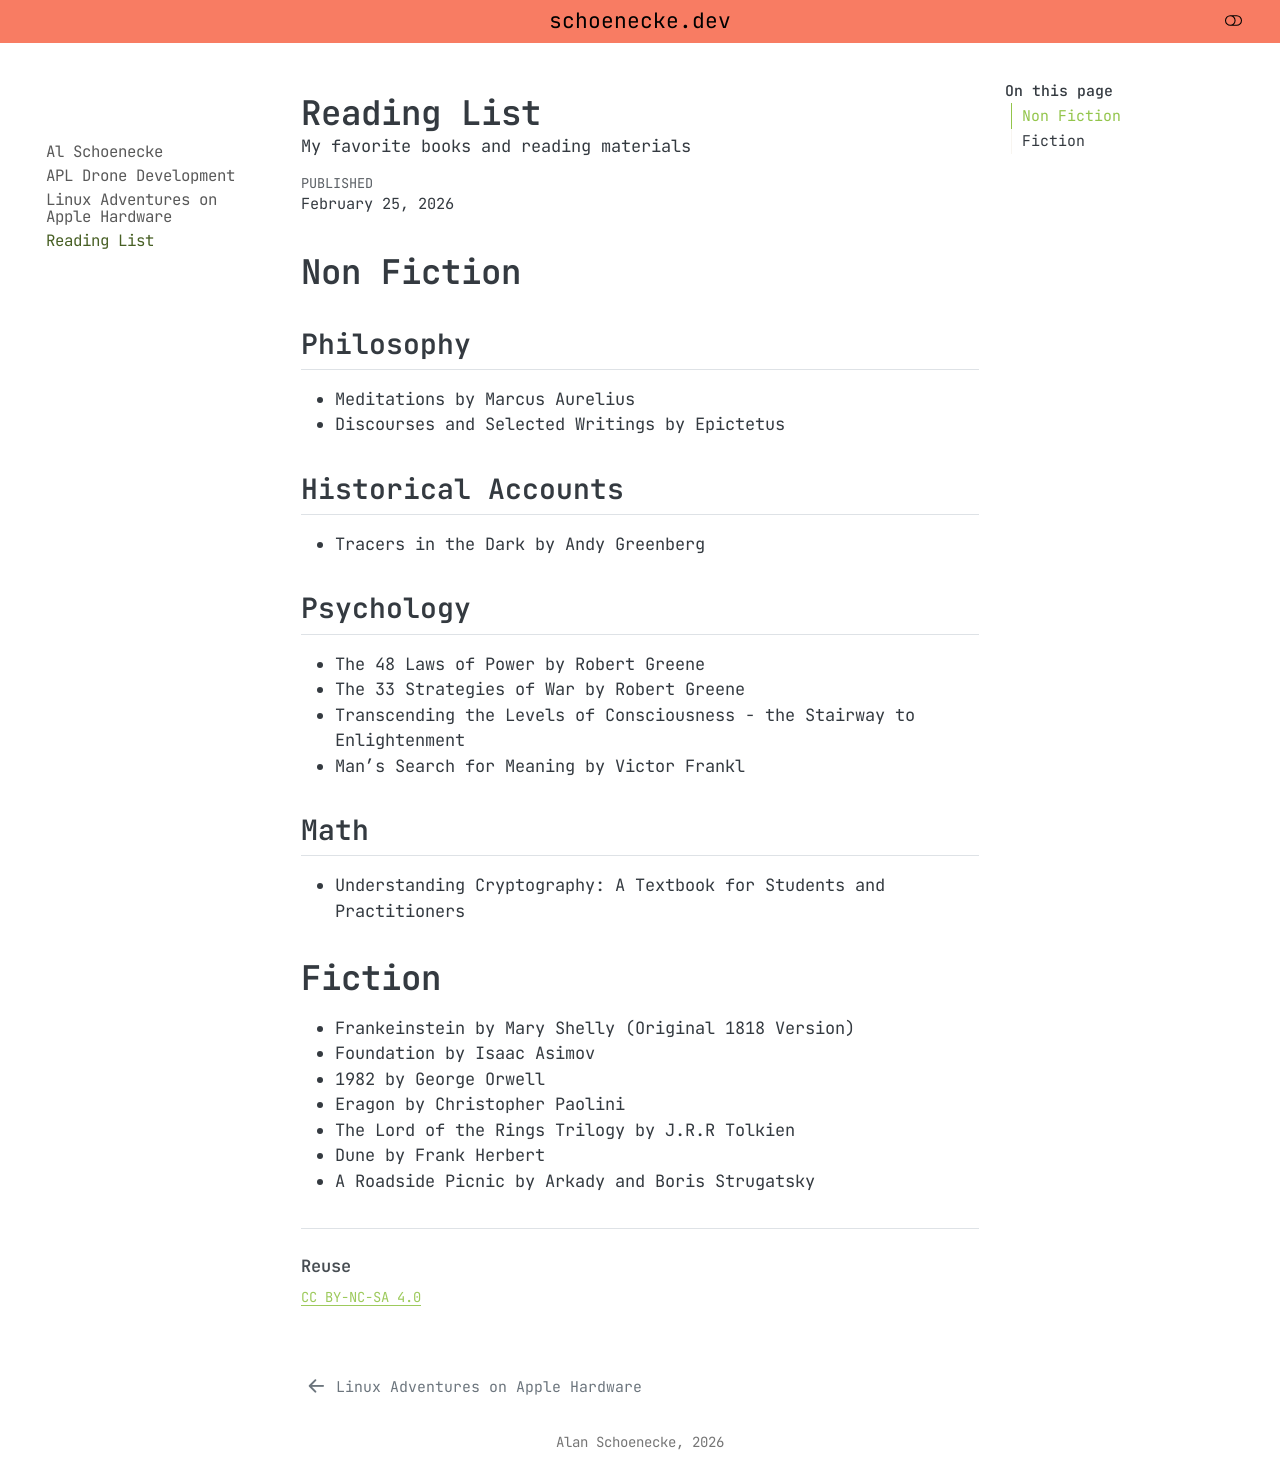
==== items/booklist.html @ ae5507a6 "Built site for gh-pages" ====
<!DOCTYPE html>
<html xmlns="http://www.w3.org/1999/xhtml" lang="en" xml:lang="en"><head>

<meta charset="utf-8">
<meta name="generator" content="quarto-1.8.27">

<meta name="viewport" content="width=device-width, initial-scale=1.0, user-scalable=yes">

<meta name="dcterms.date" content="2026-02-25">
<meta name="description" content="My favorite books and reading materials">

<title>Reading List – schoenecke.dev</title>
<style>
code{white-space: pre-wrap;}
span.smallcaps{font-variant: small-caps;}
div.columns{display: flex; gap: min(4vw, 1.5em);}
div.column{flex: auto; overflow-x: auto;}
div.hanging-indent{margin-left: 1.5em; text-indent: -1.5em;}
ul.task-list{list-style: none;}
ul.task-list li input[type="checkbox"] {
  width: 0.8em;
  margin: 0 0.8em 0.2em -1em; /* quarto-specific, see https://github.com/quarto-dev/quarto-cli/issues/4556 */ 
  vertical-align: middle;
}
</style>


<script src="../site_libs/quarto-nav/quarto-nav.js"></script>
<script src="../site_libs/quarto-nav/headroom.min.js"></script>
<script src="../site_libs/clipboard/clipboard.min.js"></script>
<script src="../site_libs/quarto-search/autocomplete.umd.js"></script>
<script src="../site_libs/quarto-search/fuse.min.js"></script>
<script src="../site_libs/quarto-search/quarto-search.js"></script>
<meta name="quarto:offset" content="../">
<link href="../items/mpblinux.html" rel="prev">
<link href="..//images/samurai.svg" rel="icon" type="image/svg+xml">
<script src="../site_libs/quarto-html/quarto.js" type="module"></script>
<script src="../site_libs/quarto-html/tabsets/tabsets.js" type="module"></script>
<script src="../site_libs/quarto-html/axe/axe-check.js" type="module"></script>
<script src="../site_libs/quarto-html/popper.min.js"></script>
<script src="../site_libs/quarto-html/tippy.umd.min.js"></script>
<script src="../site_libs/quarto-html/anchor.min.js"></script>
<link href="../site_libs/quarto-html/tippy.css" rel="stylesheet">
<link href="../site_libs/quarto-html/quarto-syntax-highlighting-ed96de9b727972fe78a7b5d16c58bf87.css" rel="stylesheet" class="quarto-color-scheme" id="quarto-text-highlighting-styles">
<link href="../site_libs/quarto-html/quarto-syntax-highlighting-dark-4d9afe2b8d18ee9fa5d0d57b5ed4214d.css" rel="stylesheet" class="quarto-color-scheme quarto-color-alternate" id="quarto-text-highlighting-styles">
<link href="../site_libs/quarto-html/quarto-syntax-highlighting-ed96de9b727972fe78a7b5d16c58bf87.css" rel="stylesheet" class="quarto-color-scheme-extra" id="quarto-text-highlighting-styles">
<script src="../site_libs/bootstrap/bootstrap.min.js"></script>
<link href="../site_libs/bootstrap/bootstrap-icons.css" rel="stylesheet">
<link href="../site_libs/bootstrap/bootstrap-cd350a63679495fb00812865b89d905b.min.css" rel="stylesheet" append-hash="true" class="quarto-color-scheme" id="quarto-bootstrap" data-mode="light">
<link href="../site_libs/bootstrap/bootstrap-dark-cf14267739ab011b4e6d8080e82309c0.min.css" rel="stylesheet" append-hash="true" class="quarto-color-scheme quarto-color-alternate" id="quarto-bootstrap" data-mode="dark">
<link href="../site_libs/bootstrap/bootstrap-cd350a63679495fb00812865b89d905b.min.css" rel="stylesheet" append-hash="true" class="quarto-color-scheme-extra" id="quarto-bootstrap" data-mode="light">
<script id="quarto-search-options" type="application/json">{
  "location": "navbar",
  "copy-button": false,
  "collapse-after": 3,
  "panel-placement": "end",
  "type": "overlay",
  "limit": 50,
  "keyboard-shortcut": [
    "f",
    "/",
    "s"
  ],
  "show-item-context": false,
  "language": {
    "search-no-results-text": "No results",
    "search-matching-documents-text": "matching documents",
    "search-copy-link-title": "Copy link to search",
    "search-hide-matches-text": "Hide additional matches",
    "search-more-match-text": "more match in this document",
    "search-more-matches-text": "more matches in this document",
    "search-clear-button-title": "Clear",
    "search-text-placeholder": "",
    "search-detached-cancel-button-title": "Cancel",
    "search-submit-button-title": "Submit",
    "search-label": "Search"
  }
}</script>
<style>html{ scroll-behavior: smooth; }</style>


<link rel="stylesheet" href="../styles.css">
<meta property="og:title" content="Reading List – schoenecke.dev">
<meta property="og:description" content="My favorite books and reading materials">
<meta property="og:site_name" content="schoenecke.dev">
<link rel="canonical" href="https://schoenecke.dev/items/booklist.html">
</head>

<body class="nav-sidebar floating nav-fixed quarto-light"><script id="quarto-html-before-body" type="application/javascript">
    const toggleBodyColorMode = (bsSheetEl) => {
      const mode = bsSheetEl.getAttribute("data-mode");
      const bodyEl = window.document.querySelector("body");
      if (mode === "dark") {
        bodyEl.classList.add("quarto-dark");
        bodyEl.classList.remove("quarto-light");
      } else {
        bodyEl.classList.add("quarto-light");
        bodyEl.classList.remove("quarto-dark");
      }
    }
    const toggleBodyColorPrimary = () => {
      const bsSheetEl = window.document.querySelector("link#quarto-bootstrap:not([rel=disabled-stylesheet])");
      if (bsSheetEl) {
        toggleBodyColorMode(bsSheetEl);
      }
    }
    const setColorSchemeToggle = (alternate) => {
      const toggles = window.document.querySelectorAll('.quarto-color-scheme-toggle');
      for (let i=0; i < toggles.length; i++) {
        const toggle = toggles[i];
        if (toggle) {
          if (alternate) {
            toggle.classList.add("alternate");
          } else {
            toggle.classList.remove("alternate");
          }
        }
      }
    };
    const toggleColorMode = (alternate) => {
      // Switch the stylesheets
      const primaryStylesheets = window.document.querySelectorAll('link.quarto-color-scheme:not(.quarto-color-alternate)');
      const alternateStylesheets = window.document.querySelectorAll('link.quarto-color-scheme.quarto-color-alternate');
      manageTransitions('#quarto-margin-sidebar .nav-link', false);
      if (alternate) {
        // note: dark is layered on light, we don't disable primary!
        enableStylesheet(alternateStylesheets);
        for (const sheetNode of alternateStylesheets) {
          if (sheetNode.id === "quarto-bootstrap") {
            toggleBodyColorMode(sheetNode);
          }
        }
      } else {
        disableStylesheet(alternateStylesheets);
        enableStylesheet(primaryStylesheets)
        toggleBodyColorPrimary();
      }
      manageTransitions('#quarto-margin-sidebar .nav-link', true);
      // Switch the toggles
      setColorSchemeToggle(alternate)
      // Hack to workaround the fact that safari doesn't
      // properly recolor the scrollbar when toggling (#1455)
      if (navigator.userAgent.indexOf('Safari') > 0 && navigator.userAgent.indexOf('Chrome') == -1) {
        manageTransitions("body", false);
        window.scrollTo(0, 1);
        setTimeout(() => {
          window.scrollTo(0, 0);
          manageTransitions("body", true);
        }, 40);
      }
    }
    const disableStylesheet = (stylesheets) => {
      for (let i=0; i < stylesheets.length; i++) {
        const stylesheet = stylesheets[i];
        stylesheet.rel = 'disabled-stylesheet';
      }
    }
    const enableStylesheet = (stylesheets) => {
      for (let i=0; i < stylesheets.length; i++) {
        const stylesheet = stylesheets[i];
        if(stylesheet.rel !== 'stylesheet') { // for Chrome, which will still FOUC without this check
          stylesheet.rel = 'stylesheet';
        }
      }
    }
    const manageTransitions = (selector, allowTransitions) => {
      const els = window.document.querySelectorAll(selector);
      for (let i=0; i < els.length; i++) {
        const el = els[i];
        if (allowTransitions) {
          el.classList.remove('notransition');
        } else {
          el.classList.add('notransition');
        }
      }
    }
    const isFileUrl = () => {
      return window.location.protocol === 'file:';
    }
    const hasAlternateSentinel = () => {
      let styleSentinel = getColorSchemeSentinel();
      if (styleSentinel !== null) {
        return styleSentinel === "alternate";
      } else {
        return false;
      }
    }
    const setStyleSentinel = (alternate) => {
      const value = alternate ? "alternate" : "default";
      if (!isFileUrl()) {
        window.localStorage.setItem("quarto-color-scheme", value);
      } else {
        localAlternateSentinel = value;
      }
    }
    const getColorSchemeSentinel = () => {
      if (!isFileUrl()) {
        const storageValue = window.localStorage.getItem("quarto-color-scheme");
        return storageValue != null ? storageValue : localAlternateSentinel;
      } else {
        return localAlternateSentinel;
      }
    }
    const toggleGiscusIfUsed = (isAlternate, darkModeDefault) => {
      const baseTheme = document.querySelector('#giscus-base-theme')?.value ?? 'light';
      const alternateTheme = document.querySelector('#giscus-alt-theme')?.value ?? 'dark';
      let newTheme = '';
      if(authorPrefersDark) {
        newTheme = isAlternate ? baseTheme : alternateTheme;
      } else {
        newTheme = isAlternate ? alternateTheme : baseTheme;
      }
      const changeGiscusTheme = () => {
        // From: https://github.com/giscus/giscus/issues/336
        const sendMessage = (message) => {
          const iframe = document.querySelector('iframe.giscus-frame');
          if (!iframe) return;
          iframe.contentWindow.postMessage({ giscus: message }, 'https://giscus.app');
        }
        sendMessage({
          setConfig: {
            theme: newTheme
          }
        });
      }
      const isGiscussLoaded = window.document.querySelector('iframe.giscus-frame') !== null;
      if (isGiscussLoaded) {
        changeGiscusTheme();
      }
    };
    const authorPrefersDark = false;
    const queryPrefersDark = window.matchMedia('(prefers-color-scheme: dark)');
    const darkModeDefault = queryPrefersDark.matches;
      document.querySelector('link#quarto-text-highlighting-styles.quarto-color-scheme-extra').rel = 'disabled-stylesheet';
      document.querySelector('link#quarto-bootstrap.quarto-color-scheme-extra').rel = 'disabled-stylesheet';
    let localAlternateSentinel = darkModeDefault ? 'alternate' : 'default';
    // Dark / light mode switch
    window.quartoToggleColorScheme = () => {
      // Read the current dark / light value
      let toAlternate = !hasAlternateSentinel();
      toggleColorMode(toAlternate);
      setStyleSentinel(toAlternate);
      toggleGiscusIfUsed(toAlternate, darkModeDefault);
      window.dispatchEvent(new Event('resize'));
    };
    queryPrefersDark.addEventListener("change", e => {
      if(window.localStorage.getItem("quarto-color-scheme") !== null)
        return;
      const alternate = e.matches
      toggleColorMode(alternate);
      localAlternateSentinel = e.matches ? 'alternate' : 'default'; // this is used alongside local storage!
      toggleGiscusIfUsed(alternate, darkModeDefault);
    });
    // Switch to dark mode if need be
    if (hasAlternateSentinel()) {
      toggleColorMode(true);
    } else {
      toggleColorMode(false);
    }
  </script>

<div id="quarto-search-results"></div>
  <header id="quarto-header" class="headroom fixed-top">
    <nav class="navbar navbar-expand-lg " data-bs-theme="dark">
      <div class="navbar-container container-fluid">
      <div class="navbar-brand-container mx-auto">
    <a href="../index.html" class="navbar-brand navbar-brand-logo">
    <img src="https://avatars.githubusercontent.com/u/168451311?s=400&amp;u=67cc41bd8d2fa6ea0b4d1431df5655659016733d&amp;v=4" alt="" class="navbar-logo light-content">
    <img src="https://avatars.githubusercontent.com/u/168451311?s=400&amp;u=67cc41bd8d2fa6ea0b4d1431df5655659016733d&amp;v=4" alt="" class="navbar-logo dark-content">
    </a>
    <a class="navbar-brand" href="../index.html">
    <span class="navbar-title">schoenecke.dev</span>
    </a>
  </div>
        <div class="quarto-navbar-tools tools-end">
  <a href="" class="quarto-color-scheme-toggle quarto-navigation-tool  px-1" onclick="window.quartoToggleColorScheme(); return false;" title="Toggle dark mode"><i class="bi"></i></a>
</div>
          <div id="quarto-search" class="" title="Search"></div>
      </div> <!-- /container-fluid -->
    </nav>
  <nav class="quarto-secondary-nav">
    <div class="container-fluid d-flex">
      <button type="button" class="quarto-btn-toggle btn" data-bs-toggle="collapse" role="button" data-bs-target=".quarto-sidebar-collapse-item" aria-controls="quarto-sidebar" aria-expanded="false" aria-label="Toggle sidebar navigation" onclick="if (window.quartoToggleHeadroom) { window.quartoToggleHeadroom(); }">
        <i class="bi bi-layout-text-sidebar-reverse"></i>
      </button>
        <nav class="quarto-page-breadcrumbs" aria-label="breadcrumb"><ol class="breadcrumb"><li class="breadcrumb-item"><a href="../items/booklist.html">Reading List</a></li></ol></nav>
        <a class="flex-grow-1" role="navigation" data-bs-toggle="collapse" data-bs-target=".quarto-sidebar-collapse-item" aria-controls="quarto-sidebar" aria-expanded="false" aria-label="Toggle sidebar navigation" onclick="if (window.quartoToggleHeadroom) { window.quartoToggleHeadroom(); }">      
        </a>
    </div>
  </nav>
</header>
<!-- content -->
<div id="quarto-content" class="quarto-container page-columns page-rows-contents page-layout-full page-navbar">
<!-- sidebar -->
  <nav id="quarto-sidebar" class="sidebar collapse collapse-horizontal quarto-sidebar-collapse-item sidebar-navigation floating overflow-auto">
    <div class="pt-lg-2 mt-2 text-left sidebar-header">
      <a href="../index.html" class="sidebar-logo-link">
      <img src="https://avatars.githubusercontent.com/u/168451311?s=400&amp;u=67cc41bd8d2fa6ea0b4d1431df5655659016733d&amp;v=4" alt="" class="sidebar-logo light-content py-0 d-lg-inline d-none">
      <img src="https://avatars.githubusercontent.com/u/168451311?s=400&amp;u=67cc41bd8d2fa6ea0b4d1431df5655659016733d&amp;v=4" alt="" class="sidebar-logo dark-content py-0 d-lg-inline d-none">
      </a>
      </div>
    <div class="sidebar-menu-container"> 
    <ul class="list-unstyled mt-1">
        <li class="sidebar-item">
  <div class="sidebar-item-container"> 
  <a href="../index.html" class="sidebar-item-text sidebar-link">
 <span class="menu-text">Al Schoenecke</span></a>
  </div>
</li>
        <li class="sidebar-item">
  <div class="sidebar-item-container"> 
  <a href="../items/jhu.html" class="sidebar-item-text sidebar-link">
 <span class="menu-text">APL Drone Development</span></a>
  </div>
</li>
        <li class="sidebar-item">
  <div class="sidebar-item-container"> 
  <a href="../items/mpblinux.html" class="sidebar-item-text sidebar-link">
 <span class="menu-text">Linux Adventures on Apple Hardware</span></a>
  </div>
</li>
        <li class="sidebar-item">
  <div class="sidebar-item-container"> 
  <a href="../items/booklist.html" class="sidebar-item-text sidebar-link active">
 <span class="menu-text">Reading List</span></a>
  </div>
</li>
    </ul>
    </div>
</nav>
<div id="quarto-sidebar-glass" class="quarto-sidebar-collapse-item" data-bs-toggle="collapse" data-bs-target=".quarto-sidebar-collapse-item"></div>
<!-- margin-sidebar -->
    <div id="quarto-margin-sidebar" class="sidebar margin-sidebar">
        <nav id="TOC" role="doc-toc" class="toc-active" data-toc-expanded="2">
    <h2 id="toc-title">On this page</h2>
   
  <ul>
  <li><a href="#non-fiction" id="toc-non-fiction" class="nav-link active" data-scroll-target="#non-fiction">Non Fiction</a>
  <ul class="collapse">
  <li><a href="#philosophy" id="toc-philosophy" class="nav-link" data-scroll-target="#philosophy">Philosophy</a></li>
  <li><a href="#historical-accounts" id="toc-historical-accounts" class="nav-link" data-scroll-target="#historical-accounts">Historical Accounts</a></li>
  <li><a href="#psychology" id="toc-psychology" class="nav-link" data-scroll-target="#psychology">Psychology</a></li>
  <li><a href="#math" id="toc-math" class="nav-link" data-scroll-target="#math">Math</a></li>
  </ul></li>
  <li><a href="#fiction" id="toc-fiction" class="nav-link" data-scroll-target="#fiction">Fiction</a></li>
  </ul>
</nav>
    </div>
<!-- main -->
<main class="content column-body" id="quarto-document-content">


<header id="title-block-header" class="quarto-title-block default">
<div class="quarto-title">
<h1 class="title">Reading List</h1>
</div>

<div>
  <div class="description">
    My favorite books and reading materials
  </div>
</div>


<div class="quarto-title-meta column-body">

    
    <div>
    <div class="quarto-title-meta-heading">Published</div>
    <div class="quarto-title-meta-contents">
      <p class="date">February 25, 2026</p>
    </div>
  </div>
  
    
  </div>
  


</header>


<section id="non-fiction" class="level1">
<h1>Non Fiction</h1>
<section id="philosophy" class="level2">
<h2 class="anchored" data-anchor-id="philosophy">Philosophy</h2>
<ul>
<li>Meditations by Marcus Aurelius</li>
<li>Discourses and Selected Writings by Epictetus</li>
</ul>
</section>
<section id="historical-accounts" class="level2">
<h2 class="anchored" data-anchor-id="historical-accounts">Historical Accounts</h2>
<ul>
<li>Tracers in the Dark by Andy Greenberg</li>
</ul>
</section>
<section id="psychology" class="level2">
<h2 class="anchored" data-anchor-id="psychology">Psychology</h2>
<ul>
<li>The 48 Laws of Power by Robert Greene</li>
<li>The 33 Strategies of War by Robert Greene</li>
<li>Transcending the Levels of Consciousness - the Stairway to Enlightenment</li>
<li>Man’s Search for Meaning by Victor Frankl</li>
</ul>
</section>
<section id="math" class="level2">
<h2 class="anchored" data-anchor-id="math">Math</h2>
<ul>
<li>Understanding Cryptography: A Textbook for Students and Practitioners</li>
</ul>
</section>
</section>
<section id="fiction" class="level1">
<h1>Fiction</h1>
<ul>
<li>Frankeinstein by Mary Shelly (Original 1818 Version)</li>
<li>Foundation by Isaac Asimov</li>
<li>1982 by George Orwell</li>
<li>Eragon by Christopher Paolini</li>
<li>The Lord of the Rings Trilogy by J.R.R Tolkien</li>
<li>Dune by Frank Herbert</li>
<li>A Roadside Picnic by Arkady and Boris Strugatsky</li>
</ul>


</section>

<div id="quarto-appendix" class="default"><section class="quarto-appendix-contents" id="quarto-reuse"><h2 class="anchored quarto-appendix-heading">Reuse</h2><div class="quarto-appendix-contents"><div><a rel="license" href="https://creativecommons.org/licenses/by-nc-sa/4.0/">CC BY-NC-SA 4.0</a></div></div></section></div></main> <!-- /main -->
<script id="quarto-html-after-body" type="application/javascript">
  window.document.addEventListener("DOMContentLoaded", function (event) {
    // Ensure there is a toggle, if there isn't float one in the top right
    if (window.document.querySelector('.quarto-color-scheme-toggle') === null) {
      const a = window.document.createElement('a');
      a.classList.add('top-right');
      a.classList.add('quarto-color-scheme-toggle');
      a.href = "";
      a.onclick = function() { try { window.quartoToggleColorScheme(); } catch {} return false; };
      const i = window.document.createElement("i");
      i.classList.add('bi');
      a.appendChild(i);
      window.document.body.appendChild(a);
    }
    setColorSchemeToggle(hasAlternateSentinel())
    const icon = "";
    const anchorJS = new window.AnchorJS();
    anchorJS.options = {
      placement: 'right',
      icon: icon
    };
    anchorJS.add('.anchored');
    const isCodeAnnotation = (el) => {
      for (const clz of el.classList) {
        if (clz.startsWith('code-annotation-')) {                     
          return true;
        }
      }
      return false;
    }
    const onCopySuccess = function(e) {
      // button target
      const button = e.trigger;
      // don't keep focus
      button.blur();
      // flash "checked"
      button.classList.add('code-copy-button-checked');
      var currentTitle = button.getAttribute("title");
      button.setAttribute("title", "Copied!");
      let tooltip;
      if (window.bootstrap) {
        button.setAttribute("data-bs-toggle", "tooltip");
        button.setAttribute("data-bs-placement", "left");
        button.setAttribute("data-bs-title", "Copied!");
        tooltip = new bootstrap.Tooltip(button, 
          { trigger: "manual", 
            customClass: "code-copy-button-tooltip",
            offset: [0, -8]});
        tooltip.show();    
      }
      setTimeout(function() {
        if (tooltip) {
          tooltip.hide();
          button.removeAttribute("data-bs-title");
          button.removeAttribute("data-bs-toggle");
          button.removeAttribute("data-bs-placement");
        }
        button.setAttribute("title", currentTitle);
        button.classList.remove('code-copy-button-checked');
      }, 1000);
      // clear code selection
      e.clearSelection();
    }
    const getTextToCopy = function(trigger) {
      const outerScaffold = trigger.parentElement.cloneNode(true);
      const codeEl = outerScaffold.querySelector('code');
      for (const childEl of codeEl.children) {
        if (isCodeAnnotation(childEl)) {
          childEl.remove();
        }
      }
      return codeEl.innerText;
    }
    const clipboard = new window.ClipboardJS('.code-copy-button:not([data-in-quarto-modal])', {
      text: getTextToCopy
    });
    clipboard.on('success', onCopySuccess);
    if (window.document.getElementById('quarto-embedded-source-code-modal')) {
      const clipboardModal = new window.ClipboardJS('.code-copy-button[data-in-quarto-modal]', {
        text: getTextToCopy,
        container: window.document.getElementById('quarto-embedded-source-code-modal')
      });
      clipboardModal.on('success', onCopySuccess);
    }
      var localhostRegex = new RegExp(/^(?:http|https):\/\/localhost\:?[0-9]*\//);
      var mailtoRegex = new RegExp(/^mailto:/);
        var filterRegex = new RegExp("https:\/\/schoenecke\.dev");
      var isInternal = (href) => {
          return filterRegex.test(href) || localhostRegex.test(href) || mailtoRegex.test(href);
      }
      // Inspect non-navigation links and adorn them if external
     var links = window.document.querySelectorAll('a[href]:not(.nav-link):not(.navbar-brand):not(.toc-action):not(.sidebar-link):not(.sidebar-item-toggle):not(.pagination-link):not(.no-external):not([aria-hidden]):not(.dropdown-item):not(.quarto-navigation-tool):not(.about-link)');
      for (var i=0; i<links.length; i++) {
        const link = links[i];
        if (!isInternal(link.href)) {
          // undo the damage that might have been done by quarto-nav.js in the case of
          // links that we want to consider external
          if (link.dataset.originalHref !== undefined) {
            link.href = link.dataset.originalHref;
          }
        }
      }
    function tippyHover(el, contentFn, onTriggerFn, onUntriggerFn) {
      const config = {
        allowHTML: true,
        maxWidth: 500,
        delay: 100,
        arrow: false,
        appendTo: function(el) {
            return el.parentElement;
        },
        interactive: true,
        interactiveBorder: 10,
        theme: 'quarto',
        placement: 'bottom-start',
      };
      if (contentFn) {
        config.content = contentFn;
      }
      if (onTriggerFn) {
        config.onTrigger = onTriggerFn;
      }
      if (onUntriggerFn) {
        config.onUntrigger = onUntriggerFn;
      }
      window.tippy(el, config); 
    }
    const noterefs = window.document.querySelectorAll('a[role="doc-noteref"]');
    for (var i=0; i<noterefs.length; i++) {
      const ref = noterefs[i];
      tippyHover(ref, function() {
        // use id or data attribute instead here
        let href = ref.getAttribute('data-footnote-href') || ref.getAttribute('href');
        try { href = new URL(href).hash; } catch {}
        const id = href.replace(/^#\/?/, "");
        const note = window.document.getElementById(id);
        if (note) {
          return note.innerHTML;
        } else {
          return "";
        }
      });
    }
    const xrefs = window.document.querySelectorAll('a.quarto-xref');
    const processXRef = (id, note) => {
      // Strip column container classes
      const stripColumnClz = (el) => {
        el.classList.remove("page-full", "page-columns");
        if (el.children) {
          for (const child of el.children) {
            stripColumnClz(child);
          }
        }
      }
      stripColumnClz(note)
      if (id === null || id.startsWith('sec-')) {
        // Special case sections, only their first couple elements
        const container = document.createElement("div");
        if (note.children && note.children.length > 2) {
          container.appendChild(note.children[0].cloneNode(true));
          for (let i = 1; i < note.children.length; i++) {
            const child = note.children[i];
            if (child.tagName === "P" && child.innerText === "") {
              continue;
            } else {
              container.appendChild(child.cloneNode(true));
              break;
            }
          }
          if (window.Quarto?.typesetMath) {
            window.Quarto.typesetMath(container);
          }
          return container.innerHTML
        } else {
          if (window.Quarto?.typesetMath) {
            window.Quarto.typesetMath(note);
          }
          return note.innerHTML;
        }
      } else {
        // Remove any anchor links if they are present
        const anchorLink = note.querySelector('a.anchorjs-link');
        if (anchorLink) {
          anchorLink.remove();
        }
        if (window.Quarto?.typesetMath) {
          window.Quarto.typesetMath(note);
        }
        if (note.classList.contains("callout")) {
          return note.outerHTML;
        } else {
          return note.innerHTML;
        }
      }
    }
    for (var i=0; i<xrefs.length; i++) {
      const xref = xrefs[i];
      tippyHover(xref, undefined, function(instance) {
        instance.disable();
        let url = xref.getAttribute('href');
        let hash = undefined; 
        if (url.startsWith('#')) {
          hash = url;
        } else {
          try { hash = new URL(url).hash; } catch {}
        }
        if (hash) {
          const id = hash.replace(/^#\/?/, "");
          const note = window.document.getElementById(id);
          if (note !== null) {
            try {
              const html = processXRef(id, note.cloneNode(true));
              instance.setContent(html);
            } finally {
              instance.enable();
              instance.show();
            }
          } else {
            // See if we can fetch this
            fetch(url.split('#')[0])
            .then(res => res.text())
            .then(html => {
              const parser = new DOMParser();
              const htmlDoc = parser.parseFromString(html, "text/html");
              const note = htmlDoc.getElementById(id);
              if (note !== null) {
                const html = processXRef(id, note);
                instance.setContent(html);
              } 
            }).finally(() => {
              instance.enable();
              instance.show();
            });
          }
        } else {
          // See if we can fetch a full url (with no hash to target)
          // This is a special case and we should probably do some content thinning / targeting
          fetch(url)
          .then(res => res.text())
          .then(html => {
            const parser = new DOMParser();
            const htmlDoc = parser.parseFromString(html, "text/html");
            const note = htmlDoc.querySelector('main.content');
            if (note !== null) {
              // This should only happen for chapter cross references
              // (since there is no id in the URL)
              // remove the first header
              if (note.children.length > 0 && note.children[0].tagName === "HEADER") {
                note.children[0].remove();
              }
              const html = processXRef(null, note);
              instance.setContent(html);
            } 
          }).finally(() => {
            instance.enable();
            instance.show();
          });
        }
      }, function(instance) {
      });
    }
        let selectedAnnoteEl;
        const selectorForAnnotation = ( cell, annotation) => {
          let cellAttr = 'data-code-cell="' + cell + '"';
          let lineAttr = 'data-code-annotation="' +  annotation + '"';
          const selector = 'span[' + cellAttr + '][' + lineAttr + ']';
          return selector;
        }
        const selectCodeLines = (annoteEl) => {
          const doc = window.document;
          const targetCell = annoteEl.getAttribute("data-target-cell");
          const targetAnnotation = annoteEl.getAttribute("data-target-annotation");
          const annoteSpan = window.document.querySelector(selectorForAnnotation(targetCell, targetAnnotation));
          const lines = annoteSpan.getAttribute("data-code-lines").split(",");
          const lineIds = lines.map((line) => {
            return targetCell + "-" + line;
          })
          let top = null;
          let height = null;
          let parent = null;
          if (lineIds.length > 0) {
              //compute the position of the single el (top and bottom and make a div)
              const el = window.document.getElementById(lineIds[0]);
              top = el.offsetTop;
              height = el.offsetHeight;
              parent = el.parentElement.parentElement;
            if (lineIds.length > 1) {
              const lastEl = window.document.getElementById(lineIds[lineIds.length - 1]);
              const bottom = lastEl.offsetTop + lastEl.offsetHeight;
              height = bottom - top;
            }
            if (top !== null && height !== null && parent !== null) {
              // cook up a div (if necessary) and position it 
              let div = window.document.getElementById("code-annotation-line-highlight");
              if (div === null) {
                div = window.document.createElement("div");
                div.setAttribute("id", "code-annotation-line-highlight");
                div.style.position = 'absolute';
                parent.appendChild(div);
              }
              div.style.top = top - 2 + "px";
              div.style.height = height + 4 + "px";
              div.style.left = 0;
              let gutterDiv = window.document.getElementById("code-annotation-line-highlight-gutter");
              if (gutterDiv === null) {
                gutterDiv = window.document.createElement("div");
                gutterDiv.setAttribute("id", "code-annotation-line-highlight-gutter");
                gutterDiv.style.position = 'absolute';
                const codeCell = window.document.getElementById(targetCell);
                const gutter = codeCell.querySelector('.code-annotation-gutter');
                gutter.appendChild(gutterDiv);
              }
              gutterDiv.style.top = top - 2 + "px";
              gutterDiv.style.height = height + 4 + "px";
            }
            selectedAnnoteEl = annoteEl;
          }
        };
        const unselectCodeLines = () => {
          const elementsIds = ["code-annotation-line-highlight", "code-annotation-line-highlight-gutter"];
          elementsIds.forEach((elId) => {
            const div = window.document.getElementById(elId);
            if (div) {
              div.remove();
            }
          });
          selectedAnnoteEl = undefined;
        };
          // Handle positioning of the toggle
      window.addEventListener(
        "resize",
        throttle(() => {
          elRect = undefined;
          if (selectedAnnoteEl) {
            selectCodeLines(selectedAnnoteEl);
          }
        }, 10)
      );
      function throttle(fn, ms) {
      let throttle = false;
      let timer;
        return (...args) => {
          if(!throttle) { // first call gets through
              fn.apply(this, args);
              throttle = true;
          } else { // all the others get throttled
              if(timer) clearTimeout(timer); // cancel #2
              timer = setTimeout(() => {
                fn.apply(this, args);
                timer = throttle = false;
              }, ms);
          }
        };
      }
        // Attach click handler to the DT
        const annoteDls = window.document.querySelectorAll('dt[data-target-cell]');
        for (const annoteDlNode of annoteDls) {
          annoteDlNode.addEventListener('click', (event) => {
            const clickedEl = event.target;
            if (clickedEl !== selectedAnnoteEl) {
              unselectCodeLines();
              const activeEl = window.document.querySelector('dt[data-target-cell].code-annotation-active');
              if (activeEl) {
                activeEl.classList.remove('code-annotation-active');
              }
              selectCodeLines(clickedEl);
              clickedEl.classList.add('code-annotation-active');
            } else {
              // Unselect the line
              unselectCodeLines();
              clickedEl.classList.remove('code-annotation-active');
            }
          });
        }
    const findCites = (el) => {
      const parentEl = el.parentElement;
      if (parentEl) {
        const cites = parentEl.dataset.cites;
        if (cites) {
          return {
            el,
            cites: cites.split(' ')
          };
        } else {
          return findCites(el.parentElement)
        }
      } else {
        return undefined;
      }
    };
    var bibliorefs = window.document.querySelectorAll('a[role="doc-biblioref"]');
    for (var i=0; i<bibliorefs.length; i++) {
      const ref = bibliorefs[i];
      const citeInfo = findCites(ref);
      if (citeInfo) {
        tippyHover(citeInfo.el, function() {
          var popup = window.document.createElement('div');
          citeInfo.cites.forEach(function(cite) {
            var citeDiv = window.document.createElement('div');
            citeDiv.classList.add('hanging-indent');
            citeDiv.classList.add('csl-entry');
            var biblioDiv = window.document.getElementById('ref-' + cite);
            if (biblioDiv) {
              citeDiv.innerHTML = biblioDiv.innerHTML;
            }
            popup.appendChild(citeDiv);
          });
          return popup.innerHTML;
        });
      }
    }
  });
  </script>
<nav class="page-navigation column-body">
  <div class="nav-page nav-page-previous">
      <a href="../items/mpblinux.html" class="pagination-link" aria-label="Linux Adventures on Apple Hardware">
        <i class="bi bi-arrow-left-short"></i> <span class="nav-page-text">Linux Adventures on Apple Hardware</span>
      </a>          
  </div>
  <div class="nav-page nav-page-next">
  </div>
</nav>
</div> <!-- /content -->
<footer class="footer">
  <div class="nav-footer">
    <div class="nav-footer-left">
      &nbsp;
    </div>   
    <div class="nav-footer-center">
<p>Alan Schoenecke, 2026</p>
</div>
    <div class="nav-footer-right">
      &nbsp;
    </div>
  </div>
</footer>




<script src="../site_libs/quarto-html/zenscroll-min.js"></script>
</body></html>
---- site_libs/quarto-html/tippy.css ----
.tippy-box[data-animation=fade][data-state=hidden]{opacity:0}[data-tippy-root]{max-width:calc(100vw - 10px)}.tippy-box{position:relative;background-color:#333;color:#fff;border-radius:4px;font-size:14px;line-height:1.4;white-space:normal;outline:0;transition-property:transform,visibility,opacity}.tippy-box[data-placement^=top]>.tippy-arrow{bottom:0}.tippy-box[data-placement^=top]>.tippy-arrow:before{bottom:-7px;left:0;border-width:8px 8px 0;border-top-color:initial;transform-origin:center top}.tippy-box[data-placement^=bottom]>.tippy-arrow{top:0}.tippy-box[data-placement^=bottom]>.tippy-arrow:before{top:-7px;left:0;border-width:0 8px 8px;border-bottom-color:initial;transform-origin:center bottom}.tippy-box[data-placement^=left]>.tippy-arrow{right:0}.tippy-box[data-placement^=left]>.tippy-arrow:before{border-width:8px 0 8px 8px;border-left-color:initial;right:-7px;transform-origin:center left}.tippy-box[data-placement^=right]>.tippy-arrow{left:0}.tippy-box[data-placement^=right]>.tippy-arrow:before{left:-7px;border-width:8px 8px 8px 0;border-right-color:initial;transform-origin:center right}.tippy-box[data-inertia][data-state=visible]{transition-timing-function:cubic-bezier(.54,1.5,.38,1.11)}.tippy-arrow{width:16px;height:16px;color:#333}.tippy-arrow:before{content:"";position:absolute;border-color:transparent;border-style:solid}.tippy-content{position:relative;padding:5px 9px;z-index:1}
---- site_libs/quarto-html/quarto-syntax-highlighting-ed96de9b727972fe78a7b5d16c58bf87.css ----
/* quarto syntax highlight colors */
:root {
  --quarto-hl-ot-color: #003B4F;
  --quarto-hl-at-color: #657422;
  --quarto-hl-ss-color: #20794D;
  --quarto-hl-an-color: #5E5E5E;
  --quarto-hl-fu-color: #4758AB;
  --quarto-hl-st-color: #20794D;
  --quarto-hl-cf-color: #003B4F;
  --quarto-hl-op-color: #5E5E5E;
  --quarto-hl-er-color: #AD0000;
  --quarto-hl-bn-color: #AD0000;
  --quarto-hl-al-color: #AD0000;
  --quarto-hl-va-color: #111111;
  --quarto-hl-bu-color: inherit;
  --quarto-hl-ex-color: inherit;
  --quarto-hl-pp-color: #AD0000;
  --quarto-hl-in-color: #5E5E5E;
  --quarto-hl-vs-color: #20794D;
  --quarto-hl-wa-color: #5E5E5E;
  --quarto-hl-do-color: #5E5E5E;
  --quarto-hl-im-color: #00769E;
  --quarto-hl-ch-color: #20794D;
  --quarto-hl-dt-color: #AD0000;
  --quarto-hl-fl-color: #AD0000;
  --quarto-hl-co-color: #5E5E5E;
  --quarto-hl-cv-color: #5E5E5E;
  --quarto-hl-cn-color: #8f5902;
  --quarto-hl-sc-color: #5E5E5E;
  --quarto-hl-dv-color: #AD0000;
  --quarto-hl-kw-color: #003B4F;
}

/* other quarto variables */
:root {
  --quarto-font-monospace: SFMono-Regular, Menlo, Monaco, Consolas, "Liberation Mono", "Courier New", monospace;
}

/* syntax highlight based on Pandoc's rules */
pre > code.sourceCode > span {
  color: #003B4F;
}

code.sourceCode > span {
  color: #003B4F;
}

div.sourceCode,
div.sourceCode pre.sourceCode {
  color: #003B4F;
}

/* Normal */
code span {
  color: #003B4F;
}

/* Alert */
code span.al {
  color: #AD0000;
  font-style: inherit;
}

/* Annotation */
code span.an {
  color: #5E5E5E;
  font-style: inherit;
}

/* Attribute */
code span.at {
  color: #657422;
  font-style: inherit;
}

/* BaseN */
code span.bn {
  color: #AD0000;
  font-style: inherit;
}

/* BuiltIn */
code span.bu {
  font-style: inherit;
}

/* ControlFlow */
code span.cf {
  color: #003B4F;
  font-weight: bold;
  font-style: inherit;
}

/* Char */
code span.ch {
  color: #20794D;
  font-style: inherit;
}

/* Constant */
code span.cn {
  color: #8f5902;
  font-style: inherit;
}

/* Comment */
code span.co {
  color: #5E5E5E;
  font-style: inherit;
}

/* CommentVar */
code span.cv {
  color: #5E5E5E;
  font-style: italic;
}

/* Documentation */
code span.do {
  color: #5E5E5E;
  font-style: italic;
}

/* DataType */
code span.dt {
  color: #AD0000;
  font-style: inherit;
}

/* DecVal */
code span.dv {
  color: #AD0000;
  font-style: inherit;
}

/* Error */
code span.er {
  color: #AD0000;
  font-style: inherit;
}

/* Extension */
code span.ex {
  font-style: inherit;
}

/* Float */
code span.fl {
  color: #AD0000;
  font-style: inherit;
}

/* Function */
code span.fu {
  color: #4758AB;
  font-style: inherit;
}

/* Import */
code span.im {
  color: #00769E;
  font-style: inherit;
}

/* Information */
code span.in {
  color: #5E5E5E;
  font-style: inherit;
}

/* Keyword */
code span.kw {
  color: #003B4F;
  font-weight: bold;
  font-style: inherit;
}

/* Operator */
code span.op {
  color: #5E5E5E;
  font-style: inherit;
}

/* Other */
code span.ot {
  color: #003B4F;
  font-style: inherit;
}

/* Preprocessor */
code span.pp {
  color: #AD0000;
  font-style: inherit;
}

/* SpecialChar */
code span.sc {
  color: #5E5E5E;
  font-style: inherit;
}

/* SpecialString */
code span.ss {
  color: #20794D;
  font-style: inherit;
}

/* String */
code span.st {
  color: #20794D;
  font-style: inherit;
}

/* Variable */
code span.va {
  color: #111111;
  font-style: inherit;
}

/* VerbatimString */
code span.vs {
  color: #20794D;
  font-style: inherit;
}

/* Warning */
code span.wa {
  color: #5E5E5E;
  font-style: italic;
}

.prevent-inlining {
  content: "</";
}

/*# sourceMappingURL=0920dd6d7437995b8cdf7429764427b1.css.map */
---- site_libs/quarto-html/quarto-syntax-highlighting-dark-4d9afe2b8d18ee9fa5d0d57b5ed4214d.css ----
/* quarto syntax highlight colors */
:root {
  --quarto-hl-al-color: #f07178;
  --quarto-hl-an-color: #d4d0ab;
  --quarto-hl-at-color: #00e0e0;
  --quarto-hl-bn-color: #d4d0ab;
  --quarto-hl-bu-color: #abe338;
  --quarto-hl-ch-color: #abe338;
  --quarto-hl-co-color: #f8f8f2;
  --quarto-hl-cv-color: #ffd700;
  --quarto-hl-cn-color: #ffd700;
  --quarto-hl-cf-color: #ffa07a;
  --quarto-hl-dt-color: #ffa07a;
  --quarto-hl-dv-color: #d4d0ab;
  --quarto-hl-do-color: #f8f8f2;
  --quarto-hl-er-color: #f07178;
  --quarto-hl-ex-color: #00e0e0;
  --quarto-hl-fl-color: #d4d0ab;
  --quarto-hl-fu-color: #ffa07a;
  --quarto-hl-im-color: #abe338;
  --quarto-hl-in-color: #d4d0ab;
  --quarto-hl-kw-color: #ffa07a;
  --quarto-hl-op-color: #ffa07a;
  --quarto-hl-ot-color: #00e0e0;
  --quarto-hl-pp-color: #dcc6e0;
  --quarto-hl-re-color: #00e0e0;
  --quarto-hl-sc-color: #abe338;
  --quarto-hl-ss-color: #abe338;
  --quarto-hl-st-color: #abe338;
  --quarto-hl-va-color: #00e0e0;
  --quarto-hl-vs-color: #abe338;
  --quarto-hl-wa-color: #dcc6e0;
}

/* other quarto variables */
:root {
  --quarto-font-monospace: SFMono-Regular, Menlo, Monaco, Consolas, "Liberation Mono", "Courier New", monospace;
}

/* syntax highlight based on Pandoc's rules */
pre > code.sourceCode > span {
  color: #f8f8f2;
}

code.sourceCode > span {
  color: #f8f8f2;
}

div.sourceCode,
div.sourceCode pre.sourceCode {
  color: #f8f8f2;
}

/* Normal */
code span {
  color: #f8f8f2;
}

/* Alert */
code span.al {
  color: #f07178;
}

/* Annotation */
code span.an {
  color: #d4d0ab;
}

/* Attribute */
code span.at {
  color: #00e0e0;
}

/* BaseN */
code span.bn {
  color: #d4d0ab;
}

/* BuiltIn */
code span.bu {
  color: #abe338;
}

/* ControlFlow */
code span.cf {
  font-weight: bold;
  color: #ffa07a;
}

/* Char */
code span.ch {
  color: #abe338;
}

/* Constant */
code span.cn {
  color: #ffd700;
}

/* Comment */
code span.co {
  font-style: italic;
  color: #f8f8f2;
}

/* CommentVar */
code span.cv {
  color: #ffd700;
}

/* Documentation */
code span.do {
  color: #f8f8f2;
}

/* DataType */
code span.dt {
  color: #ffa07a;
}

/* DecVal */
code span.dv {
  color: #d4d0ab;
}

/* Error */
code span.er {
  color: #f07178;
  text-decoration: underline;
}

/* Extension */
code span.ex {
  font-weight: bold;
  color: #00e0e0;
}

/* Float */
code span.fl {
  color: #d4d0ab;
}

/* Function */
code span.fu {
  color: #ffa07a;
}

/* Import */
code span.im {
  color: #abe338;
}

/* Information */
code span.in {
  color: #d4d0ab;
}

/* Keyword */
code span.kw {
  font-weight: bold;
  color: #ffa07a;
}

/* Operator */
code span.op {
  color: #ffa07a;
}

/* Other */
code span.ot {
  color: #00e0e0;
}

/* Preprocessor */
code span.pp {
  color: #dcc6e0;
}

/* RegionMarker */
code span.re {
  background-color: #f8f8f2;
  color: #00e0e0;
}

/* SpecialChar */
code span.sc {
  color: #abe338;
}

/* SpecialString */
code span.ss {
  color: #abe338;
}

/* String */
code span.st {
  color: #abe338;
}

/* Variable */
code span.va {
  color: #00e0e0;
}

/* VerbatimString */
code span.vs {
  color: #abe338;
}

/* Warning */
code span.wa {
  color: #dcc6e0;
}

.prevent-inlining {
  content: "</";
}

/*# sourceMappingURL=86edf53ecdff796acf02dbceed379426.css.map */
---- site_libs/quarto-html/quarto-syntax-highlighting-ed96de9b727972fe78a7b5d16c58bf87.css ----
/* quarto syntax highlight colors */
:root {
  --quarto-hl-ot-color: #003B4F;
  --quarto-hl-at-color: #657422;
  --quarto-hl-ss-color: #20794D;
  --quarto-hl-an-color: #5E5E5E;
  --quarto-hl-fu-color: #4758AB;
  --quarto-hl-st-color: #20794D;
  --quarto-hl-cf-color: #003B4F;
  --quarto-hl-op-color: #5E5E5E;
  --quarto-hl-er-color: #AD0000;
  --quarto-hl-bn-color: #AD0000;
  --quarto-hl-al-color: #AD0000;
  --quarto-hl-va-color: #111111;
  --quarto-hl-bu-color: inherit;
  --quarto-hl-ex-color: inherit;
  --quarto-hl-pp-color: #AD0000;
  --quarto-hl-in-color: #5E5E5E;
  --quarto-hl-vs-color: #20794D;
  --quarto-hl-wa-color: #5E5E5E;
  --quarto-hl-do-color: #5E5E5E;
  --quarto-hl-im-color: #00769E;
  --quarto-hl-ch-color: #20794D;
  --quarto-hl-dt-color: #AD0000;
  --quarto-hl-fl-color: #AD0000;
  --quarto-hl-co-color: #5E5E5E;
  --quarto-hl-cv-color: #5E5E5E;
  --quarto-hl-cn-color: #8f5902;
  --quarto-hl-sc-color: #5E5E5E;
  --quarto-hl-dv-color: #AD0000;
  --quarto-hl-kw-color: #003B4F;
}

/* other quarto variables */
:root {
  --quarto-font-monospace: SFMono-Regular, Menlo, Monaco, Consolas, "Liberation Mono", "Courier New", monospace;
}

/* syntax highlight based on Pandoc's rules */
pre > code.sourceCode > span {
  color: #003B4F;
}

code.sourceCode > span {
  color: #003B4F;
}

div.sourceCode,
div.sourceCode pre.sourceCode {
  color: #003B4F;
}

/* Normal */
code span {
  color: #003B4F;
}

/* Alert */
code span.al {
  color: #AD0000;
  font-style: inherit;
}

/* Annotation */
code span.an {
  color: #5E5E5E;
  font-style: inherit;
}

/* Attribute */
code span.at {
  color: #657422;
  font-style: inherit;
}

/* BaseN */
code span.bn {
  color: #AD0000;
  font-style: inherit;
}

/* BuiltIn */
code span.bu {
  font-style: inherit;
}

/* ControlFlow */
code span.cf {
  color: #003B4F;
  font-weight: bold;
  font-style: inherit;
}

/* Char */
code span.ch {
  color: #20794D;
  font-style: inherit;
}

/* Constant */
code span.cn {
  color: #8f5902;
  font-style: inherit;
}

/* Comment */
code span.co {
  color: #5E5E5E;
  font-style: inherit;
}

/* CommentVar */
code span.cv {
  color: #5E5E5E;
  font-style: italic;
}

/* Documentation */
code span.do {
  color: #5E5E5E;
  font-style: italic;
}

/* DataType */
code span.dt {
  color: #AD0000;
  font-style: inherit;
}

/* DecVal */
code span.dv {
  color: #AD0000;
  font-style: inherit;
}

/* Error */
code span.er {
  color: #AD0000;
  font-style: inherit;
}

/* Extension */
code span.ex {
  font-style: inherit;
}

/* Float */
code span.fl {
  color: #AD0000;
  font-style: inherit;
}

/* Function */
code span.fu {
  color: #4758AB;
  font-style: inherit;
}

/* Import */
code span.im {
  color: #00769E;
  font-style: inherit;
}

/* Information */
code span.in {
  color: #5E5E5E;
  font-style: inherit;
}

/* Keyword */
code span.kw {
  color: #003B4F;
  font-weight: bold;
  font-style: inherit;
}

/* Operator */
code span.op {
  color: #5E5E5E;
  font-style: inherit;
}

/* Other */
code span.ot {
  color: #003B4F;
  font-style: inherit;
}

/* Preprocessor */
code span.pp {
  color: #AD0000;
  font-style: inherit;
}

/* SpecialChar */
code span.sc {
  color: #5E5E5E;
  font-style: inherit;
}

/* SpecialString */
code span.ss {
  color: #20794D;
  font-style: inherit;
}

/* String */
code span.st {
  color: #20794D;
  font-style: inherit;
}

/* Variable */
code span.va {
  color: #111111;
  font-style: inherit;
}

/* VerbatimString */
code span.vs {
  color: #20794D;
  font-style: inherit;
}

/* Warning */
code span.wa {
  color: #5E5E5E;
  font-style: italic;
}

.prevent-inlining {
  content: "</";
}

/*# sourceMappingURL=0920dd6d7437995b8cdf7429764427b1.css.map */
---- styles.css ----
@import url("https://fonts.googleapis.com/css2?family=JetBrains+Mono:wght@300;400;500;600;700&display=swap");

:root {
  --bs-font-sans-serif: "JetBrains Mono", monospace;
  --bs-font-monospace: "JetBrains Mono", monospace;
}

body,
.quarto-title-block,
.navbar,
.sidebar,
.content,
.page-columns {
  font-family: "JetBrains Mono", monospace;
}

#headline .about-image img {
  width: min(220px, 60vw);
  height: min(220px, 60vw);
  aspect-ratio: 1 / 1;
  object-fit: cover;
  border-radius: 14px !important;
}

.navbar .navbar-container {
  position: relative;
}

.navbar .navbar-brand-container {
  position: absolute;
  left: 50%;
  transform: translateX(-50%);
  margin: 0;
  display: flex;
  align-items: center;
  gap: 10px;
}

.navbar .navbar-brand {
  margin: 0;
}

.navbar .navbar-brand-logo {
  display: none;
}
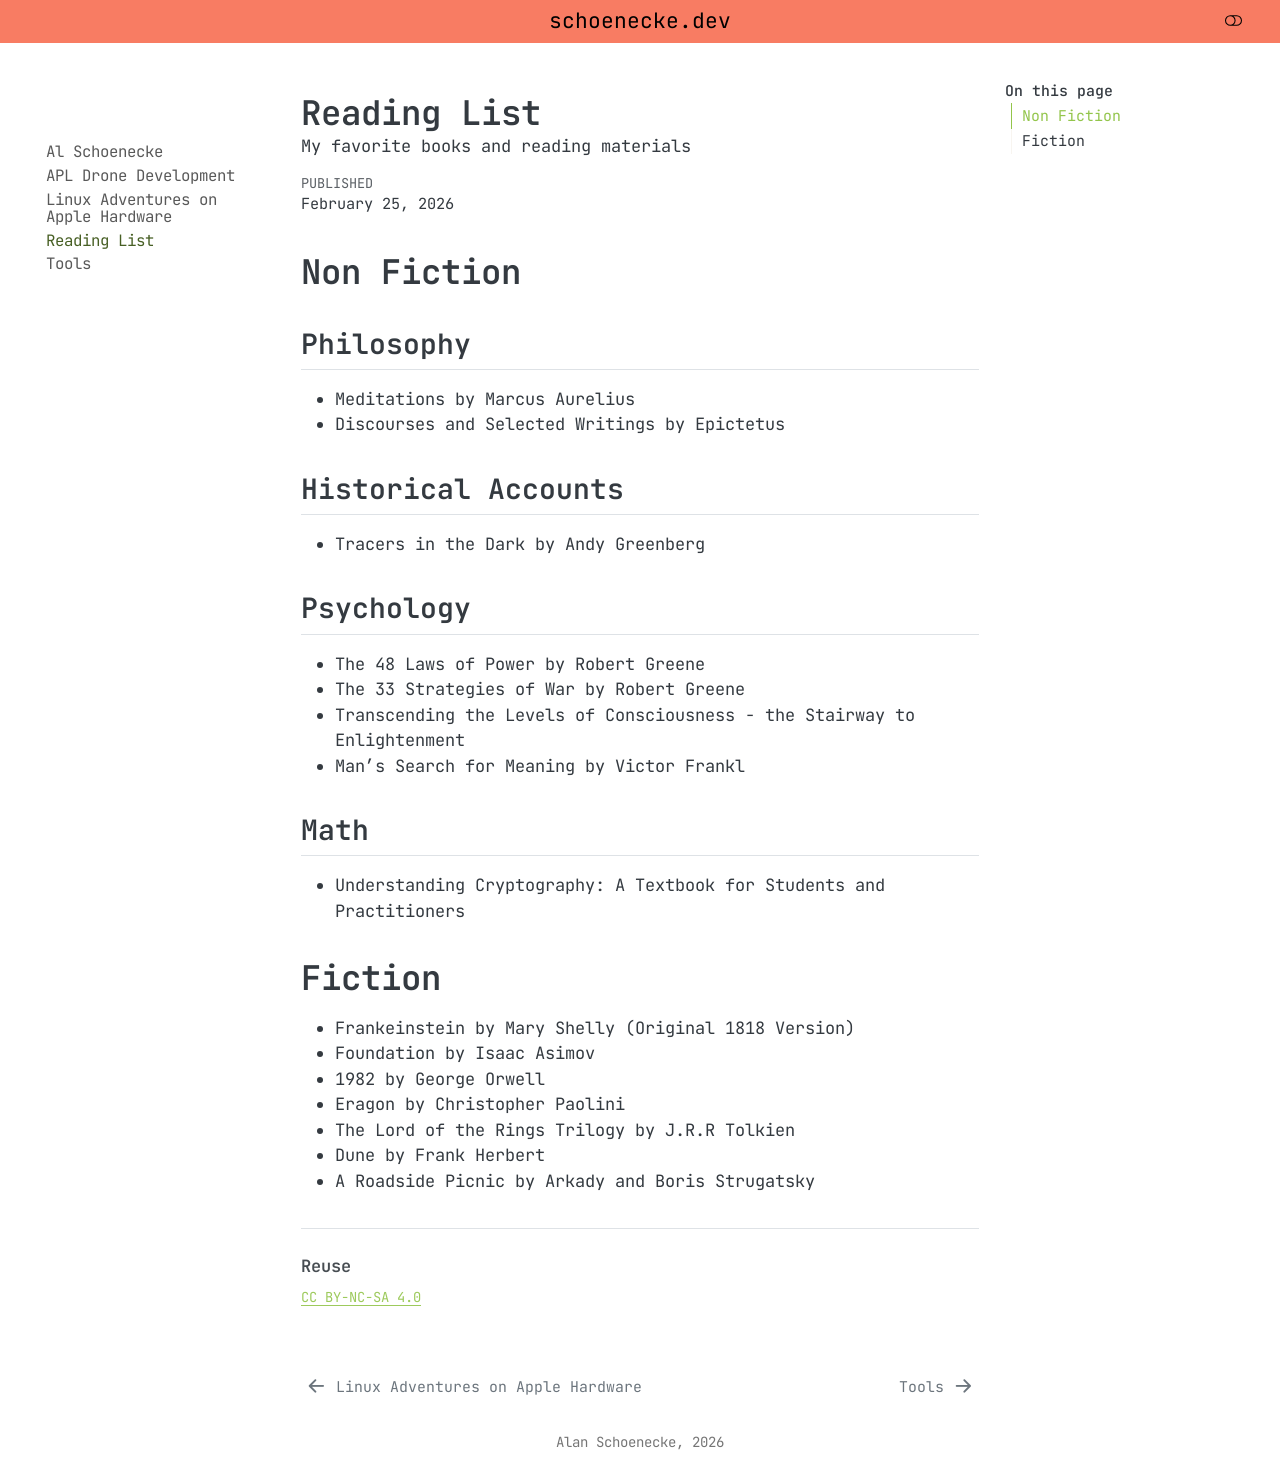
==== commit c83f1535: "Built site for gh-pages" ====
--- a/items/booklist.html
+++ b/items/booklist.html
@@ -32,6 +32,7 @@
 <script src="../site_libs/quarto-search/fuse.min.js"></script>
 <script src="../site_libs/quarto-search/quarto-search.js"></script>
 <meta name="quarto:offset" content="../">
+<link href="../items/tools.html" rel="next">
 <link href="../items/mpblinux.html" rel="prev">
 <link href="..//images/samurai.svg" rel="icon" type="image/svg+xml">
 <script src="../site_libs/quarto-html/quarto.js" type="module"></script>
@@ -323,6 +324,12 @@
   <div class="sidebar-item-container"> 
   <a href="../items/booklist.html" class="sidebar-item-text sidebar-link active">
  <span class="menu-text">Reading List</span></a>
+  </div>
+</li>
+        <li class="sidebar-item">
+  <div class="sidebar-item-container"> 
+  <a href="../items/tools.html" class="sidebar-item-text sidebar-link">
+ <span class="menu-text">Tools</span></a>
   </div>
 </li>
     </ul>
@@ -847,6 +854,9 @@
       </a>          
   </div>
   <div class="nav-page nav-page-next">
+      <a href="../items/tools.html" class="pagination-link" aria-label="Tools">
+        <span class="nav-page-text">Tools</span> <i class="bi bi-arrow-right-short"></i>
+      </a>
   </div>
 </nav>
 </div> <!-- /content -->
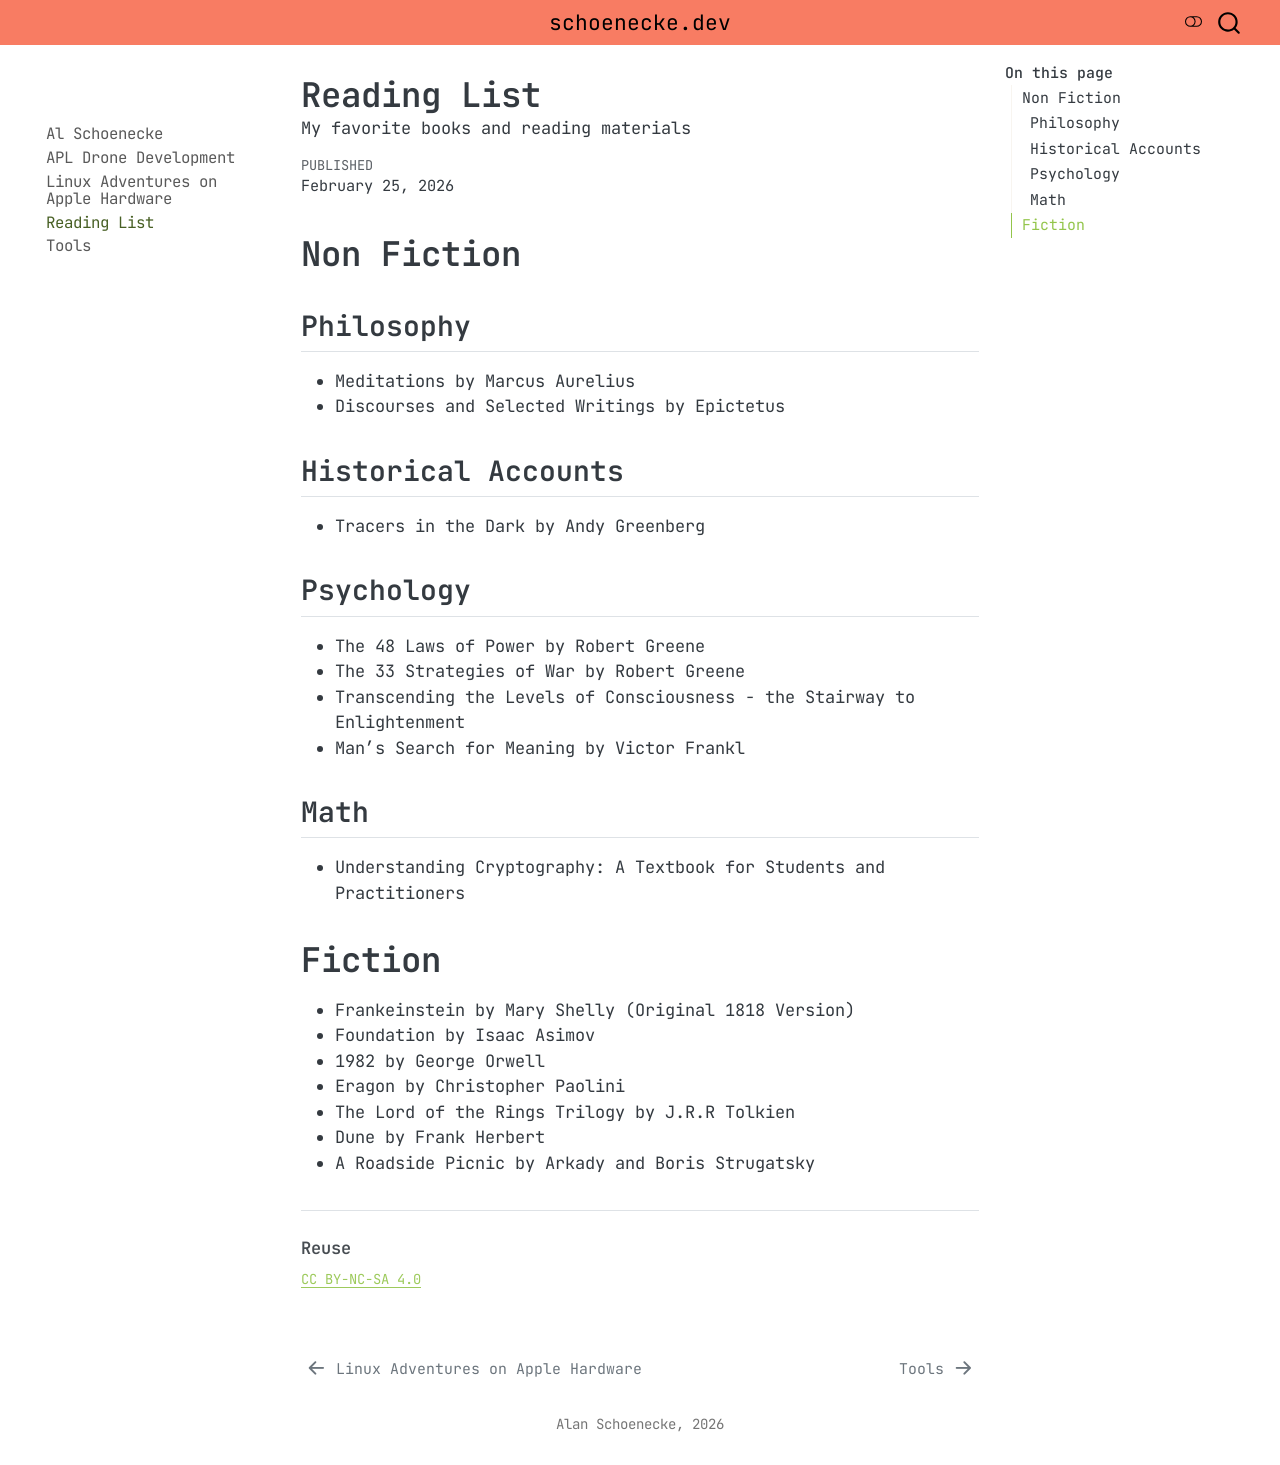
==== commit 4cf8d8b8: "Built site for gh-pages" ====
--- a/items/booklist.html
+++ b/items/booklist.html
@@ -2,7 +2,7 @@
 <html xmlns="http://www.w3.org/1999/xhtml" lang="en" xml:lang="en"><head>
 
 <meta charset="utf-8">
-<meta name="generator" content="quarto-1.8.27">
+<meta name="generator" content="quarto-1.10.18">
 
 <meta name="viewport" content="width=device-width, initial-scale=1.0, user-scalable=yes">
 
@@ -11,10 +11,16 @@
 
 <title>Reading List – schoenecke.dev</title>
 <style>
-code{white-space: pre-wrap;}
+/* Default styles provided by pandoc.
+** See https://pandoc.org/MANUAL.html#variables-for-html for config info.
+*/
 span.smallcaps{font-variant: small-caps;}
-div.columns{display: flex; gap: min(4vw, 1.5em);}
-div.column{flex: auto; overflow-x: auto;}
+div.columns{display: flex; gap: 1.5em;}
+div.column{flex: auto;}
+@media screen {
+div.columns{gap: min(4vw, 1.5em);}
+div.column{overflow-x: auto;}
+}
 div.hanging-indent{margin-left: 1.5em; text-indent: -1.5em;}
 ul.task-list{list-style: none;}
 ul.task-list li input[type="checkbox"] {
@@ -37,19 +43,18 @@
 <link href="..//images/samurai.svg" rel="icon" type="image/svg+xml">
 <script src="../site_libs/quarto-html/quarto.js" type="module"></script>
 <script src="../site_libs/quarto-html/tabsets/tabsets.js" type="module"></script>
-<script src="../site_libs/quarto-html/axe/axe-check.js" type="module"></script>
 <script src="../site_libs/quarto-html/popper.min.js"></script>
 <script src="../site_libs/quarto-html/tippy.umd.min.js"></script>
 <script src="../site_libs/quarto-html/anchor.min.js"></script>
 <link href="../site_libs/quarto-html/tippy.css" rel="stylesheet">
-<link href="../site_libs/quarto-html/quarto-syntax-highlighting-ed96de9b727972fe78a7b5d16c58bf87.css" rel="stylesheet" class="quarto-color-scheme" id="quarto-text-highlighting-styles">
-<link href="../site_libs/quarto-html/quarto-syntax-highlighting-dark-4d9afe2b8d18ee9fa5d0d57b5ed4214d.css" rel="stylesheet" class="quarto-color-scheme quarto-color-alternate" id="quarto-text-highlighting-styles">
-<link href="../site_libs/quarto-html/quarto-syntax-highlighting-ed96de9b727972fe78a7b5d16c58bf87.css" rel="stylesheet" class="quarto-color-scheme-extra" id="quarto-text-highlighting-styles">
+<link href="../site_libs/quarto-html/quarto-syntax-highlighting-64a204ab8560d761af7679ceaba22944.css" rel="stylesheet" class="quarto-color-scheme" id="quarto-text-highlighting-styles">
+<link href="../site_libs/quarto-html/quarto-syntax-highlighting-dark-b85bc7c33db8c58e0ec93c3465666fed.css" rel="stylesheet" class="quarto-color-scheme quarto-color-alternate" id="quarto-text-highlighting-styles">
+<link href="../site_libs/quarto-html/quarto-syntax-highlighting-64a204ab8560d761af7679ceaba22944.css" rel="stylesheet" class="quarto-color-scheme-extra" id="quarto-text-highlighting-styles">
 <script src="../site_libs/bootstrap/bootstrap.min.js"></script>
 <link href="../site_libs/bootstrap/bootstrap-icons.css" rel="stylesheet">
-<link href="../site_libs/bootstrap/bootstrap-cd350a63679495fb00812865b89d905b.min.css" rel="stylesheet" append-hash="true" class="quarto-color-scheme" id="quarto-bootstrap" data-mode="light">
-<link href="../site_libs/bootstrap/bootstrap-dark-cf14267739ab011b4e6d8080e82309c0.min.css" rel="stylesheet" append-hash="true" class="quarto-color-scheme quarto-color-alternate" id="quarto-bootstrap" data-mode="dark">
-<link href="../site_libs/bootstrap/bootstrap-cd350a63679495fb00812865b89d905b.min.css" rel="stylesheet" append-hash="true" class="quarto-color-scheme-extra" id="quarto-bootstrap" data-mode="light">
+<link href="../site_libs/bootstrap/bootstrap-08f3d46bb0c0f5914bd516af0d6b4275.min.css" rel="stylesheet" append-hash="true" class="quarto-color-scheme" id="quarto-bootstrap" data-mode="light">
+<link href="../site_libs/bootstrap/bootstrap-dark-fa96bf60701cb5bac4e2b5577ed6d064.min.css" rel="stylesheet" append-hash="true" class="quarto-color-scheme quarto-color-alternate" id="quarto-bootstrap" data-mode="dark">
+<link href="../site_libs/bootstrap/bootstrap-08f3d46bb0c0f5914bd516af0d6b4275.min.css" rel="stylesheet" append-hash="true" class="quarto-color-scheme-extra" id="quarto-bootstrap" data-mode="light">
 <script id="quarto-search-options" type="application/json">{
   "location": "navbar",
   "copy-button": false,
--- a/site_libs/quarto-html/quarto-syntax-highlighting-64a204ab8560d761af7679ceaba22944.css
+++ b/site_libs/quarto-html/quarto-syntax-highlighting-64a204ab8560d761af7679ceaba22944.css
@@ -0,0 +1,236 @@
+/* quarto syntax highlight colors */
+:root {
+  --quarto-hl-ot-color: #003B4F;
+  --quarto-hl-at-color: #657422;
+  --quarto-hl-ss-color: #20794D;
+  --quarto-hl-an-color: #5E5E5E;
+  --quarto-hl-fu-color: #4758AB;
+  --quarto-hl-st-color: #20794D;
+  --quarto-hl-cf-color: #003B4F;
+  --quarto-hl-op-color: #5E5E5E;
+  --quarto-hl-er-color: #AD0000;
+  --quarto-hl-bn-color: #AD0000;
+  --quarto-hl-al-color: #AD0000;
+  --quarto-hl-va-color: #111111;
+  --quarto-hl-bu-color: inherit;
+  --quarto-hl-ex-color: inherit;
+  --quarto-hl-pp-color: #AD0000;
+  --quarto-hl-in-color: #5E5E5E;
+  --quarto-hl-vs-color: #20794D;
+  --quarto-hl-wa-color: #5E5E5E;
+  --quarto-hl-do-color: #5E5E5E;
+  --quarto-hl-im-color: #00769E;
+  --quarto-hl-ch-color: #20794D;
+  --quarto-hl-dt-color: #AD0000;
+  --quarto-hl-fl-color: #AD0000;
+  --quarto-hl-co-color: #5E5E5E;
+  --quarto-hl-cv-color: #5E5E5E;
+  --quarto-hl-cn-color: #8f5902;
+  --quarto-hl-sc-color: #5E5E5E;
+  --quarto-hl-dv-color: #AD0000;
+  --quarto-hl-kw-color: #003B4F;
+}
+
+/* other quarto variables */
+:root {
+  --quarto-font-monospace: SFMono-Regular, Menlo, Monaco, Consolas, "Liberation Mono", "Courier New", monospace;
+}
+
+/* syntax highlight based on Pandoc's rules */
+pre > code.sourceCode > span {
+  color: #003B4F;
+}
+
+code.sourceCode > span {
+  color: #003B4F;
+}
+
+div.sourceCode,
+div.sourceCode pre.sourceCode {
+  color: #003B4F;
+}
+
+/* Normal */
+code span {
+  color: #003B4F;
+}
+
+/* Alert */
+code span.al {
+  color: #AD0000;
+  font-style: inherit;
+}
+
+/* Annotation */
+code span.an {
+  color: #5E5E5E;
+  font-style: inherit;
+}
+
+/* Attribute */
+code span.at {
+  color: #657422;
+  font-style: inherit;
+}
+
+/* BaseN */
+code span.bn {
+  color: #AD0000;
+  font-style: inherit;
+}
+
+/* BuiltIn */
+code span.bu {
+  font-style: inherit;
+}
+
+/* ControlFlow */
+code span.cf {
+  color: #003B4F;
+  font-weight: bold;
+  font-style: inherit;
+}
+
+/* Char */
+code span.ch {
+  color: #20794D;
+  font-style: inherit;
+}
+
+/* Constant */
+code span.cn {
+  color: #8f5902;
+  font-style: inherit;
+}
+
+/* Comment */
+code span.co {
+  color: #5E5E5E;
+  font-style: inherit;
+}
+
+/* CommentVar */
+code span.cv {
+  color: #5E5E5E;
+  font-style: italic;
+}
+
+/* Documentation */
+code span.do {
+  color: #5E5E5E;
+  font-style: italic;
+}
+
+/* DataType */
+code span.dt {
+  color: #AD0000;
+  font-style: inherit;
+}
+
+/* DecVal */
+code span.dv {
+  color: #AD0000;
+  font-style: inherit;
+}
+
+/* Error */
+code span.er {
+  color: #AD0000;
+  font-style: inherit;
+}
+
+/* Extension */
+code span.ex {
+  font-style: inherit;
+}
+
+/* Float */
+code span.fl {
+  color: #AD0000;
+  font-style: inherit;
+}
+
+/* Function */
+code span.fu {
+  color: #4758AB;
+  font-style: inherit;
+}
+
+/* Import */
+code span.im {
+  color: #00769E;
+  font-style: inherit;
+}
+
+/* Information */
+code span.in {
+  color: #5E5E5E;
+  font-style: inherit;
+}
+
+/* Keyword */
+code span.kw {
+  color: #003B4F;
+  font-weight: bold;
+  font-style: inherit;
+}
+
+/* Operator */
+code span.op {
+  color: #5E5E5E;
+  font-style: inherit;
+}
+
+/* Other */
+code span.ot {
+  color: #003B4F;
+  font-style: inherit;
+}
+
+/* Preprocessor */
+code span.pp {
+  color: #AD0000;
+  font-style: inherit;
+}
+
+/* SpecialChar */
+code span.sc {
+  color: #5E5E5E;
+  font-style: inherit;
+}
+
+/* SpecialString */
+code span.ss {
+  color: #20794D;
+  font-style: inherit;
+}
+
+/* String */
+code span.st {
+  color: #20794D;
+  font-style: inherit;
+}
+
+/* Variable */
+code span.va {
+  color: #111111;
+  font-style: inherit;
+}
+
+/* VerbatimString */
+code span.vs {
+  color: #20794D;
+  font-style: inherit;
+}
+
+/* Warning */
+code span.wa {
+  color: #5E5E5E;
+  font-style: italic;
+}
+
+.prevent-inlining {
+  content: "</";
+}
+
+/*# sourceMappingURL=9d8d5bb603a83b8298b89080a598c93b.css.map */
--- a/site_libs/quarto-html/quarto-syntax-highlighting-dark-b85bc7c33db8c58e0ec93c3465666fed.css
+++ b/site_libs/quarto-html/quarto-syntax-highlighting-dark-b85bc7c33db8c58e0ec93c3465666fed.css
@@ -0,0 +1,219 @@
+/* quarto syntax highlight colors */
+:root {
+  --quarto-hl-al-color: #f07178;
+  --quarto-hl-an-color: #d4d0ab;
+  --quarto-hl-at-color: #00e0e0;
+  --quarto-hl-bn-color: #d4d0ab;
+  --quarto-hl-bu-color: #abe338;
+  --quarto-hl-ch-color: #abe338;
+  --quarto-hl-co-color: #f8f8f2;
+  --quarto-hl-cv-color: #ffd700;
+  --quarto-hl-cn-color: #ffd700;
+  --quarto-hl-cf-color: #ffa07a;
+  --quarto-hl-dt-color: #ffa07a;
+  --quarto-hl-dv-color: #d4d0ab;
+  --quarto-hl-do-color: #f8f8f2;
+  --quarto-hl-er-color: #f07178;
+  --quarto-hl-ex-color: #00e0e0;
+  --quarto-hl-fl-color: #d4d0ab;
+  --quarto-hl-fu-color: #ffa07a;
+  --quarto-hl-im-color: #abe338;
+  --quarto-hl-in-color: #d4d0ab;
+  --quarto-hl-kw-color: #ffa07a;
+  --quarto-hl-op-color: #ffa07a;
+  --quarto-hl-ot-color: #00e0e0;
+  --quarto-hl-pp-color: #dcc6e0;
+  --quarto-hl-re-color: #00e0e0;
+  --quarto-hl-sc-color: #abe338;
+  --quarto-hl-ss-color: #abe338;
+  --quarto-hl-st-color: #abe338;
+  --quarto-hl-va-color: #00e0e0;
+  --quarto-hl-vs-color: #abe338;
+  --quarto-hl-wa-color: #dcc6e0;
+}
+
+/* other quarto variables */
+:root {
+  --quarto-font-monospace: SFMono-Regular, Menlo, Monaco, Consolas, "Liberation Mono", "Courier New", monospace;
+}
+
+/* syntax highlight based on Pandoc's rules */
+pre > code.sourceCode > span {
+  color: #f8f8f2;
+}
+
+code.sourceCode > span {
+  color: #f8f8f2;
+}
+
+div.sourceCode,
+div.sourceCode pre.sourceCode {
+  color: #f8f8f2;
+}
+
+/* Normal */
+code span {
+  color: #f8f8f2;
+}
+
+/* Alert */
+code span.al {
+  color: #f07178;
+}
+
+/* Annotation */
+code span.an {
+  color: #d4d0ab;
+}
+
+/* Attribute */
+code span.at {
+  color: #00e0e0;
+}
+
+/* BaseN */
+code span.bn {
+  color: #d4d0ab;
+}
+
+/* BuiltIn */
+code span.bu {
+  color: #abe338;
+}
+
+/* ControlFlow */
+code span.cf {
+  font-weight: bold;
+  color: #ffa07a;
+}
+
+/* Char */
+code span.ch {
+  color: #abe338;
+}
+
+/* Constant */
+code span.cn {
+  color: #ffd700;
+}
+
+/* Comment */
+code span.co {
+  font-style: italic;
+  color: #f8f8f2;
+}
+
+/* CommentVar */
+code span.cv {
+  color: #ffd700;
+}
+
+/* Documentation */
+code span.do {
+  color: #f8f8f2;
+}
+
+/* DataType */
+code span.dt {
+  color: #ffa07a;
+}
+
+/* DecVal */
+code span.dv {
+  color: #d4d0ab;
+}
+
+/* Error */
+code span.er {
+  color: #f07178;
+  text-decoration: underline;
+}
+
+/* Extension */
+code span.ex {
+  font-weight: bold;
+  color: #00e0e0;
+}
+
+/* Float */
+code span.fl {
+  color: #d4d0ab;
+}
+
+/* Function */
+code span.fu {
+  color: #ffa07a;
+}
+
+/* Import */
+code span.im {
+  color: #abe338;
+}
+
+/* Information */
+code span.in {
+  color: #d4d0ab;
+}
+
+/* Keyword */
+code span.kw {
+  font-weight: bold;
+  color: #ffa07a;
+}
+
+/* Operator */
+code span.op {
+  color: #ffa07a;
+}
+
+/* Other */
+code span.ot {
+  color: #00e0e0;
+}
+
+/* Preprocessor */
+code span.pp {
+  color: #dcc6e0;
+}
+
+/* RegionMarker */
+code span.re {
+  background-color: #f8f8f2;
+  color: #00e0e0;
+}
+
+/* SpecialChar */
+code span.sc {
+  color: #abe338;
+}
+
+/* SpecialString */
+code span.ss {
+  color: #abe338;
+}
+
+/* String */
+code span.st {
+  color: #abe338;
+}
+
+/* Variable */
+code span.va {
+  color: #00e0e0;
+}
+
+/* VerbatimString */
+code span.vs {
+  color: #abe338;
+}
+
+/* Warning */
+code span.wa {
+  color: #dcc6e0;
+}
+
+.prevent-inlining {
+  content: "</";
+}
+
+/*# sourceMappingURL=4ed8f1090dec6531da29ab00902aa718.css.map */
--- a/site_libs/quarto-html/quarto-syntax-highlighting-64a204ab8560d761af7679ceaba22944.css
+++ b/site_libs/quarto-html/quarto-syntax-highlighting-64a204ab8560d761af7679ceaba22944.css
@@ -0,0 +1,236 @@
+/* quarto syntax highlight colors */
+:root {
+  --quarto-hl-ot-color: #003B4F;
+  --quarto-hl-at-color: #657422;
+  --quarto-hl-ss-color: #20794D;
+  --quarto-hl-an-color: #5E5E5E;
+  --quarto-hl-fu-color: #4758AB;
+  --quarto-hl-st-color: #20794D;
+  --quarto-hl-cf-color: #003B4F;
+  --quarto-hl-op-color: #5E5E5E;
+  --quarto-hl-er-color: #AD0000;
+  --quarto-hl-bn-color: #AD0000;
+  --quarto-hl-al-color: #AD0000;
+  --quarto-hl-va-color: #111111;
+  --quarto-hl-bu-color: inherit;
+  --quarto-hl-ex-color: inherit;
+  --quarto-hl-pp-color: #AD0000;
+  --quarto-hl-in-color: #5E5E5E;
+  --quarto-hl-vs-color: #20794D;
+  --quarto-hl-wa-color: #5E5E5E;
+  --quarto-hl-do-color: #5E5E5E;
+  --quarto-hl-im-color: #00769E;
+  --quarto-hl-ch-color: #20794D;
+  --quarto-hl-dt-color: #AD0000;
+  --quarto-hl-fl-color: #AD0000;
+  --quarto-hl-co-color: #5E5E5E;
+  --quarto-hl-cv-color: #5E5E5E;
+  --quarto-hl-cn-color: #8f5902;
+  --quarto-hl-sc-color: #5E5E5E;
+  --quarto-hl-dv-color: #AD0000;
+  --quarto-hl-kw-color: #003B4F;
+}
+
+/* other quarto variables */
+:root {
+  --quarto-font-monospace: SFMono-Regular, Menlo, Monaco, Consolas, "Liberation Mono", "Courier New", monospace;
+}
+
+/* syntax highlight based on Pandoc's rules */
+pre > code.sourceCode > span {
+  color: #003B4F;
+}
+
+code.sourceCode > span {
+  color: #003B4F;
+}
+
+div.sourceCode,
+div.sourceCode pre.sourceCode {
+  color: #003B4F;
+}
+
+/* Normal */
+code span {
+  color: #003B4F;
+}
+
+/* Alert */
+code span.al {
+  color: #AD0000;
+  font-style: inherit;
+}
+
+/* Annotation */
+code span.an {
+  color: #5E5E5E;
+  font-style: inherit;
+}
+
+/* Attribute */
+code span.at {
+  color: #657422;
+  font-style: inherit;
+}
+
+/* BaseN */
+code span.bn {
+  color: #AD0000;
+  font-style: inherit;
+}
+
+/* BuiltIn */
+code span.bu {
+  font-style: inherit;
+}
+
+/* ControlFlow */
+code span.cf {
+  color: #003B4F;
+  font-weight: bold;
+  font-style: inherit;
+}
+
+/* Char */
+code span.ch {
+  color: #20794D;
+  font-style: inherit;
+}
+
+/* Constant */
+code span.cn {
+  color: #8f5902;
+  font-style: inherit;
+}
+
+/* Comment */
+code span.co {
+  color: #5E5E5E;
+  font-style: inherit;
+}
+
+/* CommentVar */
+code span.cv {
+  color: #5E5E5E;
+  font-style: italic;
+}
+
+/* Documentation */
+code span.do {
+  color: #5E5E5E;
+  font-style: italic;
+}
+
+/* DataType */
+code span.dt {
+  color: #AD0000;
+  font-style: inherit;
+}
+
+/* DecVal */
+code span.dv {
+  color: #AD0000;
+  font-style: inherit;
+}
+
+/* Error */
+code span.er {
+  color: #AD0000;
+  font-style: inherit;
+}
+
+/* Extension */
+code span.ex {
+  font-style: inherit;
+}
+
+/* Float */
+code span.fl {
+  color: #AD0000;
+  font-style: inherit;
+}
+
+/* Function */
+code span.fu {
+  color: #4758AB;
+  font-style: inherit;
+}
+
+/* Import */
+code span.im {
+  color: #00769E;
+  font-style: inherit;
+}
+
+/* Information */
+code span.in {
+  color: #5E5E5E;
+  font-style: inherit;
+}
+
+/* Keyword */
+code span.kw {
+  color: #003B4F;
+  font-weight: bold;
+  font-style: inherit;
+}
+
+/* Operator */
+code span.op {
+  color: #5E5E5E;
+  font-style: inherit;
+}
+
+/* Other */
+code span.ot {
+  color: #003B4F;
+  font-style: inherit;
+}
+
+/* Preprocessor */
+code span.pp {
+  color: #AD0000;
+  font-style: inherit;
+}
+
+/* SpecialChar */
+code span.sc {
+  color: #5E5E5E;
+  font-style: inherit;
+}
+
+/* SpecialString */
+code span.ss {
+  color: #20794D;
+  font-style: inherit;
+}
+
+/* String */
+code span.st {
+  color: #20794D;
+  font-style: inherit;
+}
+
+/* Variable */
+code span.va {
+  color: #111111;
+  font-style: inherit;
+}
+
+/* VerbatimString */
+code span.vs {
+  color: #20794D;
+  font-style: inherit;
+}
+
+/* Warning */
+code span.wa {
+  color: #5E5E5E;
+  font-style: italic;
+}
+
+.prevent-inlining {
+  content: "</";
+}
+
+/*# sourceMappingURL=9d8d5bb603a83b8298b89080a598c93b.css.map */
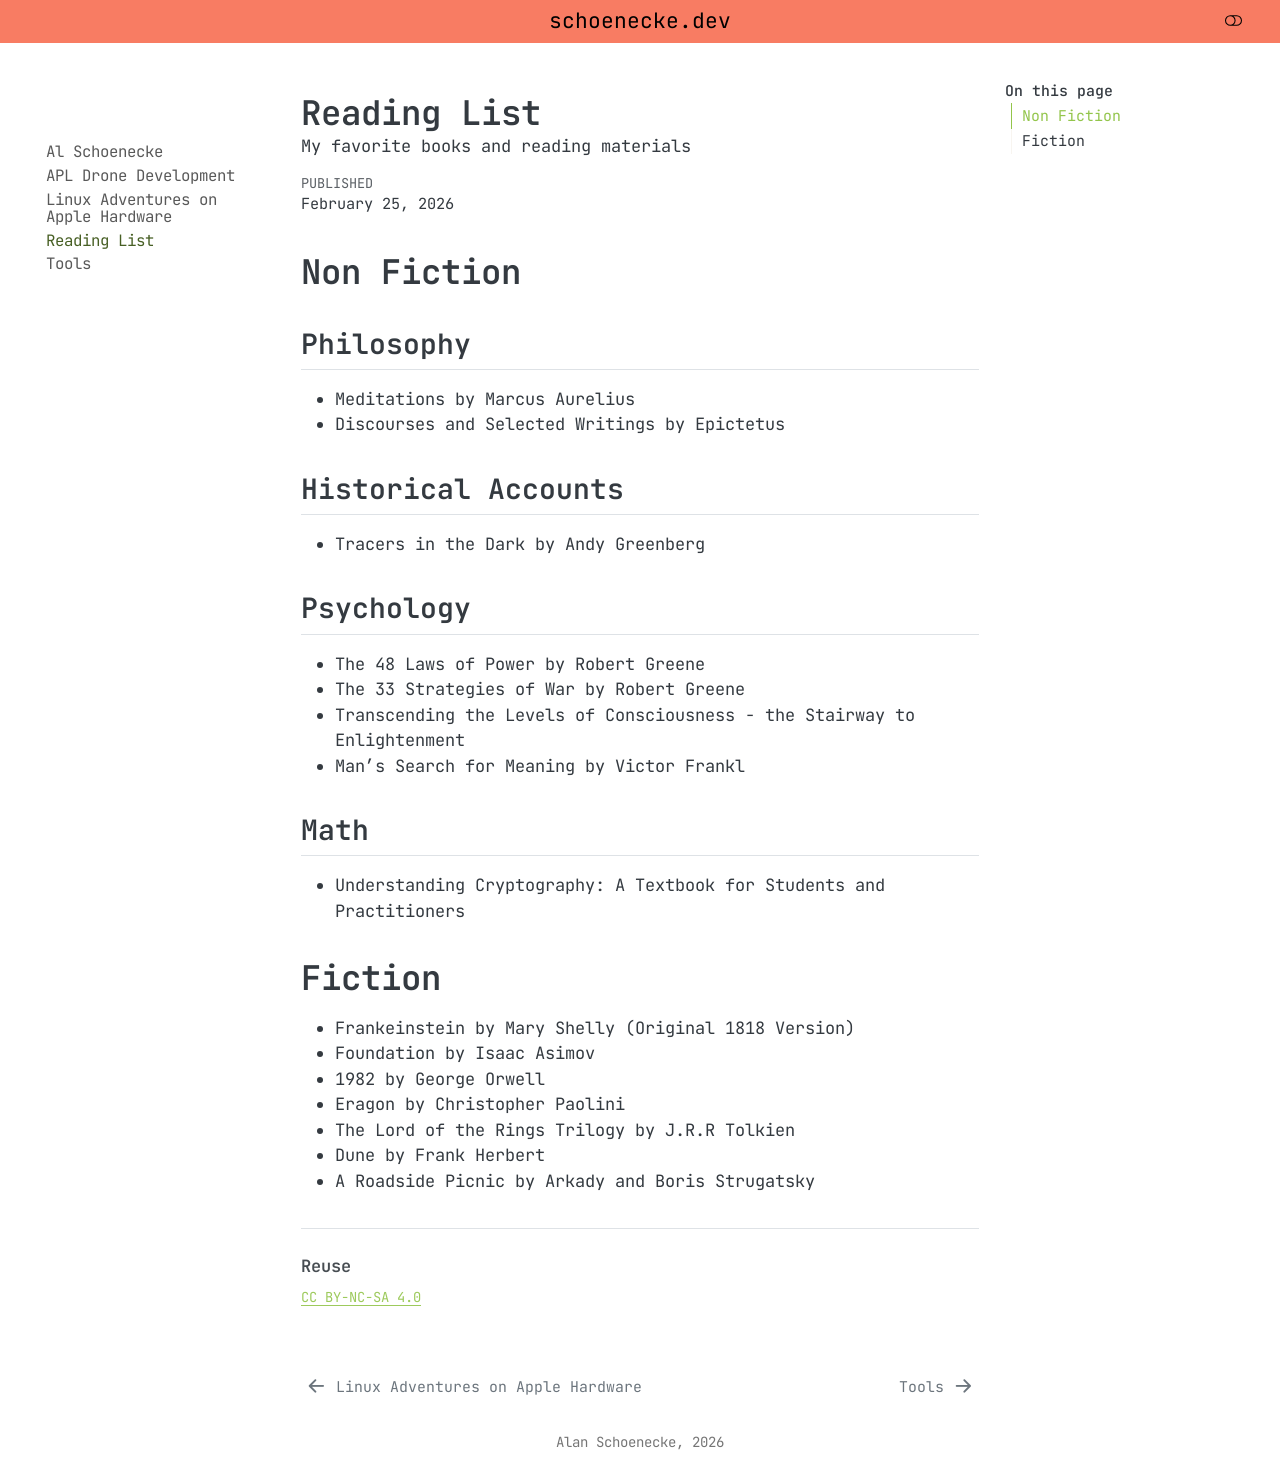
==== commit 208eb9e1: "Built site for gh-pages" ====
--- a/items/booklist.html
+++ b/items/booklist.html
@@ -2,7 +2,7 @@
 <html xmlns="http://www.w3.org/1999/xhtml" lang="en" xml:lang="en"><head>
 
 <meta charset="utf-8">
-<meta name="generator" content="quarto-1.10.18">
+<meta name="generator" content="quarto-1.8.27">
 
 <meta name="viewport" content="width=device-width, initial-scale=1.0, user-scalable=yes">
 
@@ -11,16 +11,10 @@
 
 <title>Reading List – schoenecke.dev</title>
 <style>
-/* Default styles provided by pandoc.
-** See https://pandoc.org/MANUAL.html#variables-for-html for config info.
-*/
+code{white-space: pre-wrap;}
 span.smallcaps{font-variant: small-caps;}
-div.columns{display: flex; gap: 1.5em;}
-div.column{flex: auto;}
-@media screen {
-div.columns{gap: min(4vw, 1.5em);}
-div.column{overflow-x: auto;}
-}
+div.columns{display: flex; gap: min(4vw, 1.5em);}
+div.column{flex: auto; overflow-x: auto;}
 div.hanging-indent{margin-left: 1.5em; text-indent: -1.5em;}
 ul.task-list{list-style: none;}
 ul.task-list li input[type="checkbox"] {
@@ -43,18 +37,19 @@
 <link href="..//images/samurai.svg" rel="icon" type="image/svg+xml">
 <script src="../site_libs/quarto-html/quarto.js" type="module"></script>
 <script src="../site_libs/quarto-html/tabsets/tabsets.js" type="module"></script>
+<script src="../site_libs/quarto-html/axe/axe-check.js" type="module"></script>
 <script src="../site_libs/quarto-html/popper.min.js"></script>
 <script src="../site_libs/quarto-html/tippy.umd.min.js"></script>
 <script src="../site_libs/quarto-html/anchor.min.js"></script>
 <link href="../site_libs/quarto-html/tippy.css" rel="stylesheet">
-<link href="../site_libs/quarto-html/quarto-syntax-highlighting-64a204ab8560d761af7679ceaba22944.css" rel="stylesheet" class="quarto-color-scheme" id="quarto-text-highlighting-styles">
-<link href="../site_libs/quarto-html/quarto-syntax-highlighting-dark-b85bc7c33db8c58e0ec93c3465666fed.css" rel="stylesheet" class="quarto-color-scheme quarto-color-alternate" id="quarto-text-highlighting-styles">
-<link href="../site_libs/quarto-html/quarto-syntax-highlighting-64a204ab8560d761af7679ceaba22944.css" rel="stylesheet" class="quarto-color-scheme-extra" id="quarto-text-highlighting-styles">
+<link href="../site_libs/quarto-html/quarto-syntax-highlighting-ed96de9b727972fe78a7b5d16c58bf87.css" rel="stylesheet" class="quarto-color-scheme" id="quarto-text-highlighting-styles">
+<link href="../site_libs/quarto-html/quarto-syntax-highlighting-dark-4d9afe2b8d18ee9fa5d0d57b5ed4214d.css" rel="stylesheet" class="quarto-color-scheme quarto-color-alternate" id="quarto-text-highlighting-styles">
+<link href="../site_libs/quarto-html/quarto-syntax-highlighting-ed96de9b727972fe78a7b5d16c58bf87.css" rel="stylesheet" class="quarto-color-scheme-extra" id="quarto-text-highlighting-styles">
 <script src="../site_libs/bootstrap/bootstrap.min.js"></script>
 <link href="../site_libs/bootstrap/bootstrap-icons.css" rel="stylesheet">
-<link href="../site_libs/bootstrap/bootstrap-08f3d46bb0c0f5914bd516af0d6b4275.min.css" rel="stylesheet" append-hash="true" class="quarto-color-scheme" id="quarto-bootstrap" data-mode="light">
-<link href="../site_libs/bootstrap/bootstrap-dark-fa96bf60701cb5bac4e2b5577ed6d064.min.css" rel="stylesheet" append-hash="true" class="quarto-color-scheme quarto-color-alternate" id="quarto-bootstrap" data-mode="dark">
-<link href="../site_libs/bootstrap/bootstrap-08f3d46bb0c0f5914bd516af0d6b4275.min.css" rel="stylesheet" append-hash="true" class="quarto-color-scheme-extra" id="quarto-bootstrap" data-mode="light">
+<link href="../site_libs/bootstrap/bootstrap-cd350a63679495fb00812865b89d905b.min.css" rel="stylesheet" append-hash="true" class="quarto-color-scheme" id="quarto-bootstrap" data-mode="light">
+<link href="../site_libs/bootstrap/bootstrap-dark-cf14267739ab011b4e6d8080e82309c0.min.css" rel="stylesheet" append-hash="true" class="quarto-color-scheme quarto-color-alternate" id="quarto-bootstrap" data-mode="dark">
+<link href="../site_libs/bootstrap/bootstrap-cd350a63679495fb00812865b89d905b.min.css" rel="stylesheet" append-hash="true" class="quarto-color-scheme-extra" id="quarto-bootstrap" data-mode="light">
 <script id="quarto-search-options" type="application/json">{
   "location": "navbar",
   "copy-button": false,
--- a/site_libs/quarto-html/quarto-syntax-highlighting-ed96de9b727972fe78a7b5d16c58bf87.css
+++ b/site_libs/quarto-html/quarto-syntax-highlighting-ed96de9b727972fe78a7b5d16c58bf87.css
@@ -0,0 +1,236 @@
+/* quarto syntax highlight colors */
+:root {
+  --quarto-hl-ot-color: #003B4F;
+  --quarto-hl-at-color: #657422;
+  --quarto-hl-ss-color: #20794D;
+  --quarto-hl-an-color: #5E5E5E;
+  --quarto-hl-fu-color: #4758AB;
+  --quarto-hl-st-color: #20794D;
+  --quarto-hl-cf-color: #003B4F;
+  --quarto-hl-op-color: #5E5E5E;
+  --quarto-hl-er-color: #AD0000;
+  --quarto-hl-bn-color: #AD0000;
+  --quarto-hl-al-color: #AD0000;
+  --quarto-hl-va-color: #111111;
+  --quarto-hl-bu-color: inherit;
+  --quarto-hl-ex-color: inherit;
+  --quarto-hl-pp-color: #AD0000;
+  --quarto-hl-in-color: #5E5E5E;
+  --quarto-hl-vs-color: #20794D;
+  --quarto-hl-wa-color: #5E5E5E;
+  --quarto-hl-do-color: #5E5E5E;
+  --quarto-hl-im-color: #00769E;
+  --quarto-hl-ch-color: #20794D;
+  --quarto-hl-dt-color: #AD0000;
+  --quarto-hl-fl-color: #AD0000;
+  --quarto-hl-co-color: #5E5E5E;
+  --quarto-hl-cv-color: #5E5E5E;
+  --quarto-hl-cn-color: #8f5902;
+  --quarto-hl-sc-color: #5E5E5E;
+  --quarto-hl-dv-color: #AD0000;
+  --quarto-hl-kw-color: #003B4F;
+}
+
+/* other quarto variables */
+:root {
+  --quarto-font-monospace: SFMono-Regular, Menlo, Monaco, Consolas, "Liberation Mono", "Courier New", monospace;
+}
+
+/* syntax highlight based on Pandoc's rules */
+pre > code.sourceCode > span {
+  color: #003B4F;
+}
+
+code.sourceCode > span {
+  color: #003B4F;
+}
+
+div.sourceCode,
+div.sourceCode pre.sourceCode {
+  color: #003B4F;
+}
+
+/* Normal */
+code span {
+  color: #003B4F;
+}
+
+/* Alert */
+code span.al {
+  color: #AD0000;
+  font-style: inherit;
+}
+
+/* Annotation */
+code span.an {
+  color: #5E5E5E;
+  font-style: inherit;
+}
+
+/* Attribute */
+code span.at {
+  color: #657422;
+  font-style: inherit;
+}
+
+/* BaseN */
+code span.bn {
+  color: #AD0000;
+  font-style: inherit;
+}
+
+/* BuiltIn */
+code span.bu {
+  font-style: inherit;
+}
+
+/* ControlFlow */
+code span.cf {
+  color: #003B4F;
+  font-weight: bold;
+  font-style: inherit;
+}
+
+/* Char */
+code span.ch {
+  color: #20794D;
+  font-style: inherit;
+}
+
+/* Constant */
+code span.cn {
+  color: #8f5902;
+  font-style: inherit;
+}
+
+/* Comment */
+code span.co {
+  color: #5E5E5E;
+  font-style: inherit;
+}
+
+/* CommentVar */
+code span.cv {
+  color: #5E5E5E;
+  font-style: italic;
+}
+
+/* Documentation */
+code span.do {
+  color: #5E5E5E;
+  font-style: italic;
+}
+
+/* DataType */
+code span.dt {
+  color: #AD0000;
+  font-style: inherit;
+}
+
+/* DecVal */
+code span.dv {
+  color: #AD0000;
+  font-style: inherit;
+}
+
+/* Error */
+code span.er {
+  color: #AD0000;
+  font-style: inherit;
+}
+
+/* Extension */
+code span.ex {
+  font-style: inherit;
+}
+
+/* Float */
+code span.fl {
+  color: #AD0000;
+  font-style: inherit;
+}
+
+/* Function */
+code span.fu {
+  color: #4758AB;
+  font-style: inherit;
+}
+
+/* Import */
+code span.im {
+  color: #00769E;
+  font-style: inherit;
+}
+
+/* Information */
+code span.in {
+  color: #5E5E5E;
+  font-style: inherit;
+}
+
+/* Keyword */
+code span.kw {
+  color: #003B4F;
+  font-weight: bold;
+  font-style: inherit;
+}
+
+/* Operator */
+code span.op {
+  color: #5E5E5E;
+  font-style: inherit;
+}
+
+/* Other */
+code span.ot {
+  color: #003B4F;
+  font-style: inherit;
+}
+
+/* Preprocessor */
+code span.pp {
+  color: #AD0000;
+  font-style: inherit;
+}
+
+/* SpecialChar */
+code span.sc {
+  color: #5E5E5E;
+  font-style: inherit;
+}
+
+/* SpecialString */
+code span.ss {
+  color: #20794D;
+  font-style: inherit;
+}
+
+/* String */
+code span.st {
+  color: #20794D;
+  font-style: inherit;
+}
+
+/* Variable */
+code span.va {
+  color: #111111;
+  font-style: inherit;
+}
+
+/* VerbatimString */
+code span.vs {
+  color: #20794D;
+  font-style: inherit;
+}
+
+/* Warning */
+code span.wa {
+  color: #5E5E5E;
+  font-style: italic;
+}
+
+.prevent-inlining {
+  content: "</";
+}
+
+/*# sourceMappingURL=0920dd6d7437995b8cdf7429764427b1.css.map */
--- a/site_libs/quarto-html/quarto-syntax-highlighting-dark-4d9afe2b8d18ee9fa5d0d57b5ed4214d.css
+++ b/site_libs/quarto-html/quarto-syntax-highlighting-dark-4d9afe2b8d18ee9fa5d0d57b5ed4214d.css
@@ -0,0 +1,219 @@
+/* quarto syntax highlight colors */
+:root {
+  --quarto-hl-al-color: #f07178;
+  --quarto-hl-an-color: #d4d0ab;
+  --quarto-hl-at-color: #00e0e0;
+  --quarto-hl-bn-color: #d4d0ab;
+  --quarto-hl-bu-color: #abe338;
+  --quarto-hl-ch-color: #abe338;
+  --quarto-hl-co-color: #f8f8f2;
+  --quarto-hl-cv-color: #ffd700;
+  --quarto-hl-cn-color: #ffd700;
+  --quarto-hl-cf-color: #ffa07a;
+  --quarto-hl-dt-color: #ffa07a;
+  --quarto-hl-dv-color: #d4d0ab;
+  --quarto-hl-do-color: #f8f8f2;
+  --quarto-hl-er-color: #f07178;
+  --quarto-hl-ex-color: #00e0e0;
+  --quarto-hl-fl-color: #d4d0ab;
+  --quarto-hl-fu-color: #ffa07a;
+  --quarto-hl-im-color: #abe338;
+  --quarto-hl-in-color: #d4d0ab;
+  --quarto-hl-kw-color: #ffa07a;
+  --quarto-hl-op-color: #ffa07a;
+  --quarto-hl-ot-color: #00e0e0;
+  --quarto-hl-pp-color: #dcc6e0;
+  --quarto-hl-re-color: #00e0e0;
+  --quarto-hl-sc-color: #abe338;
+  --quarto-hl-ss-color: #abe338;
+  --quarto-hl-st-color: #abe338;
+  --quarto-hl-va-color: #00e0e0;
+  --quarto-hl-vs-color: #abe338;
+  --quarto-hl-wa-color: #dcc6e0;
+}
+
+/* other quarto variables */
+:root {
+  --quarto-font-monospace: SFMono-Regular, Menlo, Monaco, Consolas, "Liberation Mono", "Courier New", monospace;
+}
+
+/* syntax highlight based on Pandoc's rules */
+pre > code.sourceCode > span {
+  color: #f8f8f2;
+}
+
+code.sourceCode > span {
+  color: #f8f8f2;
+}
+
+div.sourceCode,
+div.sourceCode pre.sourceCode {
+  color: #f8f8f2;
+}
+
+/* Normal */
+code span {
+  color: #f8f8f2;
+}
+
+/* Alert */
+code span.al {
+  color: #f07178;
+}
+
+/* Annotation */
+code span.an {
+  color: #d4d0ab;
+}
+
+/* Attribute */
+code span.at {
+  color: #00e0e0;
+}
+
+/* BaseN */
+code span.bn {
+  color: #d4d0ab;
+}
+
+/* BuiltIn */
+code span.bu {
+  color: #abe338;
+}
+
+/* ControlFlow */
+code span.cf {
+  font-weight: bold;
+  color: #ffa07a;
+}
+
+/* Char */
+code span.ch {
+  color: #abe338;
+}
+
+/* Constant */
+code span.cn {
+  color: #ffd700;
+}
+
+/* Comment */
+code span.co {
+  font-style: italic;
+  color: #f8f8f2;
+}
+
+/* CommentVar */
+code span.cv {
+  color: #ffd700;
+}
+
+/* Documentation */
+code span.do {
+  color: #f8f8f2;
+}
+
+/* DataType */
+code span.dt {
+  color: #ffa07a;
+}
+
+/* DecVal */
+code span.dv {
+  color: #d4d0ab;
+}
+
+/* Error */
+code span.er {
+  color: #f07178;
+  text-decoration: underline;
+}
+
+/* Extension */
+code span.ex {
+  font-weight: bold;
+  color: #00e0e0;
+}
+
+/* Float */
+code span.fl {
+  color: #d4d0ab;
+}
+
+/* Function */
+code span.fu {
+  color: #ffa07a;
+}
+
+/* Import */
+code span.im {
+  color: #abe338;
+}
+
+/* Information */
+code span.in {
+  color: #d4d0ab;
+}
+
+/* Keyword */
+code span.kw {
+  font-weight: bold;
+  color: #ffa07a;
+}
+
+/* Operator */
+code span.op {
+  color: #ffa07a;
+}
+
+/* Other */
+code span.ot {
+  color: #00e0e0;
+}
+
+/* Preprocessor */
+code span.pp {
+  color: #dcc6e0;
+}
+
+/* RegionMarker */
+code span.re {
+  background-color: #f8f8f2;
+  color: #00e0e0;
+}
+
+/* SpecialChar */
+code span.sc {
+  color: #abe338;
+}
+
+/* SpecialString */
+code span.ss {
+  color: #abe338;
+}
+
+/* String */
+code span.st {
+  color: #abe338;
+}
+
+/* Variable */
+code span.va {
+  color: #00e0e0;
+}
+
+/* VerbatimString */
+code span.vs {
+  color: #abe338;
+}
+
+/* Warning */
+code span.wa {
+  color: #dcc6e0;
+}
+
+.prevent-inlining {
+  content: "</";
+}
+
+/*# sourceMappingURL=86edf53ecdff796acf02dbceed379426.css.map */
--- a/site_libs/quarto-html/quarto-syntax-highlighting-ed96de9b727972fe78a7b5d16c58bf87.css
+++ b/site_libs/quarto-html/quarto-syntax-highlighting-ed96de9b727972fe78a7b5d16c58bf87.css
@@ -0,0 +1,236 @@
+/* quarto syntax highlight colors */
+:root {
+  --quarto-hl-ot-color: #003B4F;
+  --quarto-hl-at-color: #657422;
+  --quarto-hl-ss-color: #20794D;
+  --quarto-hl-an-color: #5E5E5E;
+  --quarto-hl-fu-color: #4758AB;
+  --quarto-hl-st-color: #20794D;
+  --quarto-hl-cf-color: #003B4F;
+  --quarto-hl-op-color: #5E5E5E;
+  --quarto-hl-er-color: #AD0000;
+  --quarto-hl-bn-color: #AD0000;
+  --quarto-hl-al-color: #AD0000;
+  --quarto-hl-va-color: #111111;
+  --quarto-hl-bu-color: inherit;
+  --quarto-hl-ex-color: inherit;
+  --quarto-hl-pp-color: #AD0000;
+  --quarto-hl-in-color: #5E5E5E;
+  --quarto-hl-vs-color: #20794D;
+  --quarto-hl-wa-color: #5E5E5E;
+  --quarto-hl-do-color: #5E5E5E;
+  --quarto-hl-im-color: #00769E;
+  --quarto-hl-ch-color: #20794D;
+  --quarto-hl-dt-color: #AD0000;
+  --quarto-hl-fl-color: #AD0000;
+  --quarto-hl-co-color: #5E5E5E;
+  --quarto-hl-cv-color: #5E5E5E;
+  --quarto-hl-cn-color: #8f5902;
+  --quarto-hl-sc-color: #5E5E5E;
+  --quarto-hl-dv-color: #AD0000;
+  --quarto-hl-kw-color: #003B4F;
+}
+
+/* other quarto variables */
+:root {
+  --quarto-font-monospace: SFMono-Regular, Menlo, Monaco, Consolas, "Liberation Mono", "Courier New", monospace;
+}
+
+/* syntax highlight based on Pandoc's rules */
+pre > code.sourceCode > span {
+  color: #003B4F;
+}
+
+code.sourceCode > span {
+  color: #003B4F;
+}
+
+div.sourceCode,
+div.sourceCode pre.sourceCode {
+  color: #003B4F;
+}
+
+/* Normal */
+code span {
+  color: #003B4F;
+}
+
+/* Alert */
+code span.al {
+  color: #AD0000;
+  font-style: inherit;
+}
+
+/* Annotation */
+code span.an {
+  color: #5E5E5E;
+  font-style: inherit;
+}
+
+/* Attribute */
+code span.at {
+  color: #657422;
+  font-style: inherit;
+}
+
+/* BaseN */
+code span.bn {
+  color: #AD0000;
+  font-style: inherit;
+}
+
+/* BuiltIn */
+code span.bu {
+  font-style: inherit;
+}
+
+/* ControlFlow */
+code span.cf {
+  color: #003B4F;
+  font-weight: bold;
+  font-style: inherit;
+}
+
+/* Char */
+code span.ch {
+  color: #20794D;
+  font-style: inherit;
+}
+
+/* Constant */
+code span.cn {
+  color: #8f5902;
+  font-style: inherit;
+}
+
+/* Comment */
+code span.co {
+  color: #5E5E5E;
+  font-style: inherit;
+}
+
+/* CommentVar */
+code span.cv {
+  color: #5E5E5E;
+  font-style: italic;
+}
+
+/* Documentation */
+code span.do {
+  color: #5E5E5E;
+  font-style: italic;
+}
+
+/* DataType */
+code span.dt {
+  color: #AD0000;
+  font-style: inherit;
+}
+
+/* DecVal */
+code span.dv {
+  color: #AD0000;
+  font-style: inherit;
+}
+
+/* Error */
+code span.er {
+  color: #AD0000;
+  font-style: inherit;
+}
+
+/* Extension */
+code span.ex {
+  font-style: inherit;
+}
+
+/* Float */
+code span.fl {
+  color: #AD0000;
+  font-style: inherit;
+}
+
+/* Function */
+code span.fu {
+  color: #4758AB;
+  font-style: inherit;
+}
+
+/* Import */
+code span.im {
+  color: #00769E;
+  font-style: inherit;
+}
+
+/* Information */
+code span.in {
+  color: #5E5E5E;
+  font-style: inherit;
+}
+
+/* Keyword */
+code span.kw {
+  color: #003B4F;
+  font-weight: bold;
+  font-style: inherit;
+}
+
+/* Operator */
+code span.op {
+  color: #5E5E5E;
+  font-style: inherit;
+}
+
+/* Other */
+code span.ot {
+  color: #003B4F;
+  font-style: inherit;
+}
+
+/* Preprocessor */
+code span.pp {
+  color: #AD0000;
+  font-style: inherit;
+}
+
+/* SpecialChar */
+code span.sc {
+  color: #5E5E5E;
+  font-style: inherit;
+}
+
+/* SpecialString */
+code span.ss {
+  color: #20794D;
+  font-style: inherit;
+}
+
+/* String */
+code span.st {
+  color: #20794D;
+  font-style: inherit;
+}
+
+/* Variable */
+code span.va {
+  color: #111111;
+  font-style: inherit;
+}
+
+/* VerbatimString */
+code span.vs {
+  color: #20794D;
+  font-style: inherit;
+}
+
+/* Warning */
+code span.wa {
+  color: #5E5E5E;
+  font-style: italic;
+}
+
+.prevent-inlining {
+  content: "</";
+}
+
+/*# sourceMappingURL=0920dd6d7437995b8cdf7429764427b1.css.map */
--- a/styles.css
+++ b/styles.css
@@ -43,3 +43,13 @@
 .navbar .navbar-brand-logo {
   display: none;
 }
+
+.tools-cheatsheet {
+  display: block;
+  width: 100%;
+  max-width: 1100px;
+  height: auto;
+  margin: 1.5rem auto 2.5rem;
+  border-radius: 8px;
+  box-shadow: 0 4px 18px rgba(0, 0, 0, 0.2);
+}
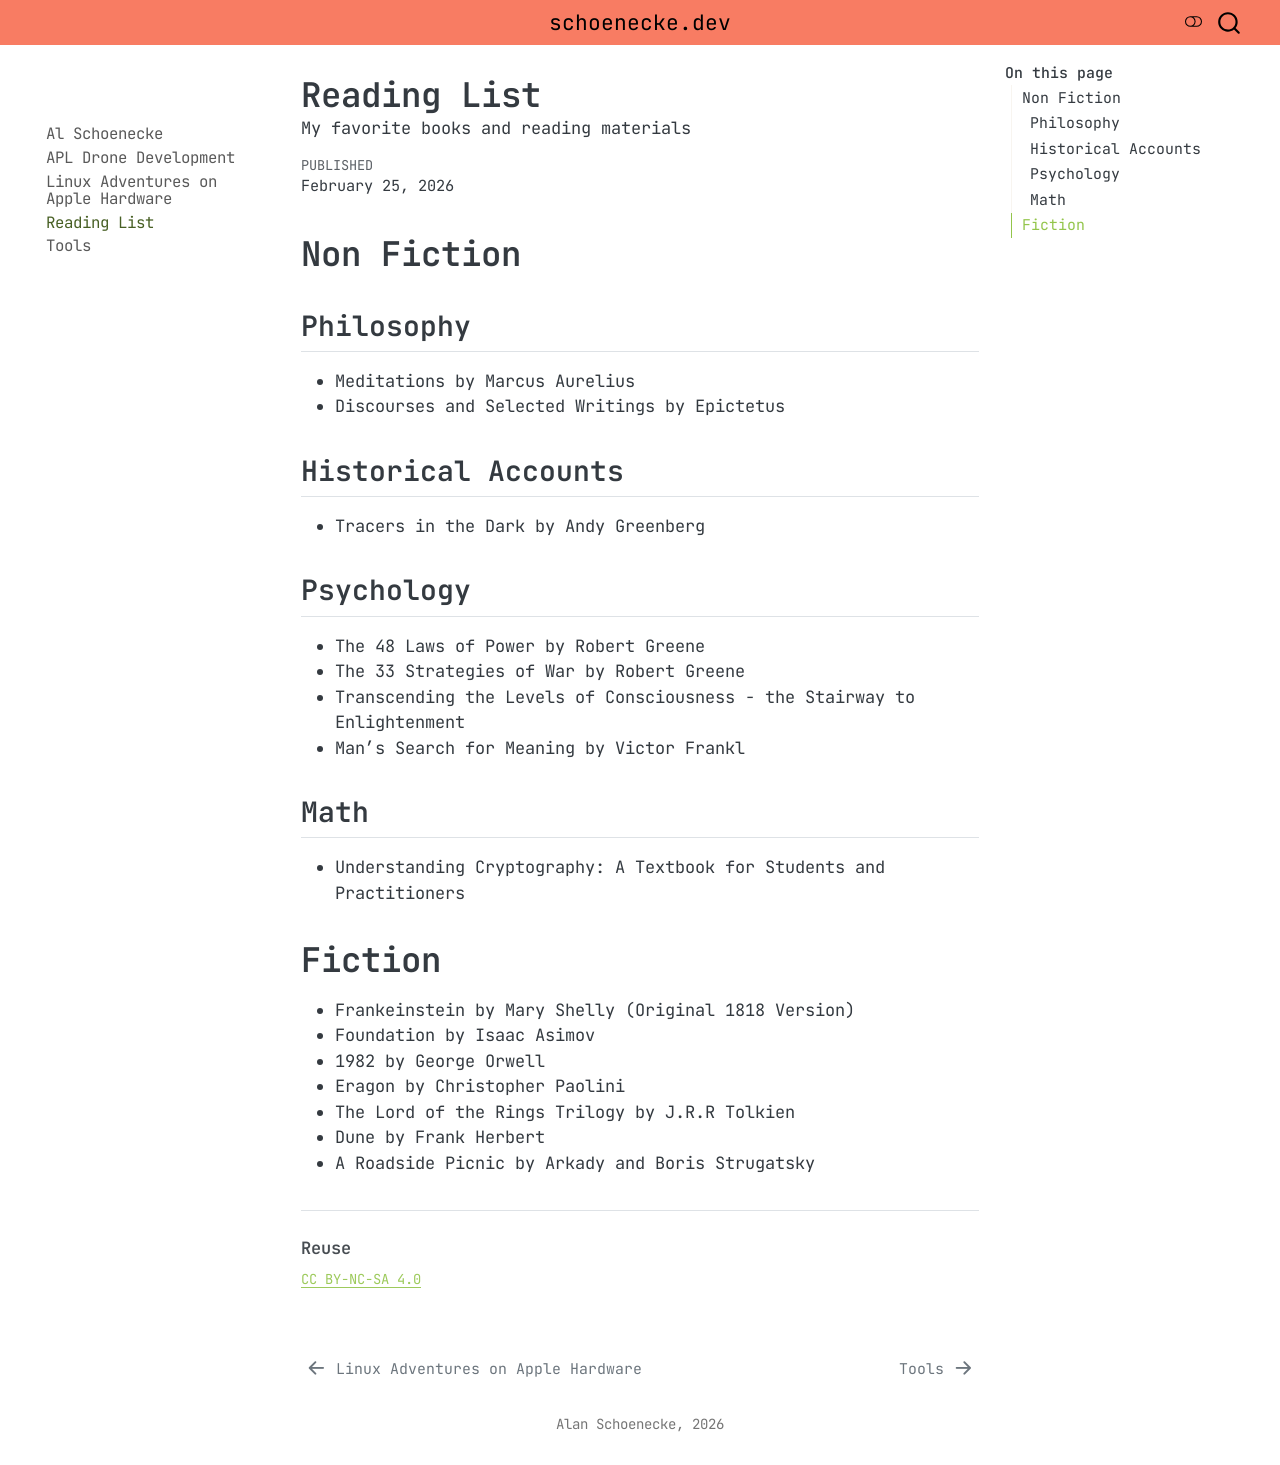
==== commit af76b6fa: "Built site for gh-pages" ====
--- a/items/booklist.html
+++ b/items/booklist.html
@@ -2,7 +2,7 @@
 <html xmlns="http://www.w3.org/1999/xhtml" lang="en" xml:lang="en"><head>
 
 <meta charset="utf-8">
-<meta name="generator" content="quarto-1.8.27">
+<meta name="generator" content="quarto-1.10.18">
 
 <meta name="viewport" content="width=device-width, initial-scale=1.0, user-scalable=yes">
 
@@ -11,10 +11,16 @@
 
 <title>Reading List – schoenecke.dev</title>
 <style>
-code{white-space: pre-wrap;}
+/* Default styles provided by pandoc.
+** See https://pandoc.org/MANUAL.html#variables-for-html for config info.
+*/
 span.smallcaps{font-variant: small-caps;}
-div.columns{display: flex; gap: min(4vw, 1.5em);}
-div.column{flex: auto; overflow-x: auto;}
+div.columns{display: flex; gap: 1.5em;}
+div.column{flex: auto;}
+@media screen {
+div.columns{gap: min(4vw, 1.5em);}
+div.column{overflow-x: auto;}
+}
 div.hanging-indent{margin-left: 1.5em; text-indent: -1.5em;}
 ul.task-list{list-style: none;}
 ul.task-list li input[type="checkbox"] {
@@ -37,19 +43,18 @@
 <link href="..//images/samurai.svg" rel="icon" type="image/svg+xml">
 <script src="../site_libs/quarto-html/quarto.js" type="module"></script>
 <script src="../site_libs/quarto-html/tabsets/tabsets.js" type="module"></script>
-<script src="../site_libs/quarto-html/axe/axe-check.js" type="module"></script>
 <script src="../site_libs/quarto-html/popper.min.js"></script>
 <script src="../site_libs/quarto-html/tippy.umd.min.js"></script>
 <script src="../site_libs/quarto-html/anchor.min.js"></script>
 <link href="../site_libs/quarto-html/tippy.css" rel="stylesheet">
-<link href="../site_libs/quarto-html/quarto-syntax-highlighting-ed96de9b727972fe78a7b5d16c58bf87.css" rel="stylesheet" class="quarto-color-scheme" id="quarto-text-highlighting-styles">
-<link href="../site_libs/quarto-html/quarto-syntax-highlighting-dark-4d9afe2b8d18ee9fa5d0d57b5ed4214d.css" rel="stylesheet" class="quarto-color-scheme quarto-color-alternate" id="quarto-text-highlighting-styles">
-<link href="../site_libs/quarto-html/quarto-syntax-highlighting-ed96de9b727972fe78a7b5d16c58bf87.css" rel="stylesheet" class="quarto-color-scheme-extra" id="quarto-text-highlighting-styles">
+<link href="../site_libs/quarto-html/quarto-syntax-highlighting-64a204ab8560d761af7679ceaba22944.css" rel="stylesheet" class="quarto-color-scheme" id="quarto-text-highlighting-styles">
+<link href="../site_libs/quarto-html/quarto-syntax-highlighting-dark-b85bc7c33db8c58e0ec93c3465666fed.css" rel="stylesheet" class="quarto-color-scheme quarto-color-alternate" id="quarto-text-highlighting-styles">
+<link href="../site_libs/quarto-html/quarto-syntax-highlighting-64a204ab8560d761af7679ceaba22944.css" rel="stylesheet" class="quarto-color-scheme-extra" id="quarto-text-highlighting-styles">
 <script src="../site_libs/bootstrap/bootstrap.min.js"></script>
 <link href="../site_libs/bootstrap/bootstrap-icons.css" rel="stylesheet">
-<link href="../site_libs/bootstrap/bootstrap-cd350a63679495fb00812865b89d905b.min.css" rel="stylesheet" append-hash="true" class="quarto-color-scheme" id="quarto-bootstrap" data-mode="light">
-<link href="../site_libs/bootstrap/bootstrap-dark-cf14267739ab011b4e6d8080e82309c0.min.css" rel="stylesheet" append-hash="true" class="quarto-color-scheme quarto-color-alternate" id="quarto-bootstrap" data-mode="dark">
-<link href="../site_libs/bootstrap/bootstrap-cd350a63679495fb00812865b89d905b.min.css" rel="stylesheet" append-hash="true" class="quarto-color-scheme-extra" id="quarto-bootstrap" data-mode="light">
+<link href="../site_libs/bootstrap/bootstrap-08f3d46bb0c0f5914bd516af0d6b4275.min.css" rel="stylesheet" append-hash="true" class="quarto-color-scheme" id="quarto-bootstrap" data-mode="light">
+<link href="../site_libs/bootstrap/bootstrap-dark-fa96bf60701cb5bac4e2b5577ed6d064.min.css" rel="stylesheet" append-hash="true" class="quarto-color-scheme quarto-color-alternate" id="quarto-bootstrap" data-mode="dark">
+<link href="../site_libs/bootstrap/bootstrap-08f3d46bb0c0f5914bd516af0d6b4275.min.css" rel="stylesheet" append-hash="true" class="quarto-color-scheme-extra" id="quarto-bootstrap" data-mode="light">
 <script id="quarto-search-options" type="application/json">{
   "location": "navbar",
   "copy-button": false,
--- a/site_libs/quarto-html/quarto-syntax-highlighting-64a204ab8560d761af7679ceaba22944.css
+++ b/site_libs/quarto-html/quarto-syntax-highlighting-64a204ab8560d761af7679ceaba22944.css
@@ -0,0 +1,236 @@
+/* quarto syntax highlight colors */
+:root {
+  --quarto-hl-ot-color: #003B4F;
+  --quarto-hl-at-color: #657422;
+  --quarto-hl-ss-color: #20794D;
+  --quarto-hl-an-color: #5E5E5E;
+  --quarto-hl-fu-color: #4758AB;
+  --quarto-hl-st-color: #20794D;
+  --quarto-hl-cf-color: #003B4F;
+  --quarto-hl-op-color: #5E5E5E;
+  --quarto-hl-er-color: #AD0000;
+  --quarto-hl-bn-color: #AD0000;
+  --quarto-hl-al-color: #AD0000;
+  --quarto-hl-va-color: #111111;
+  --quarto-hl-bu-color: inherit;
+  --quarto-hl-ex-color: inherit;
+  --quarto-hl-pp-color: #AD0000;
+  --quarto-hl-in-color: #5E5E5E;
+  --quarto-hl-vs-color: #20794D;
+  --quarto-hl-wa-color: #5E5E5E;
+  --quarto-hl-do-color: #5E5E5E;
+  --quarto-hl-im-color: #00769E;
+  --quarto-hl-ch-color: #20794D;
+  --quarto-hl-dt-color: #AD0000;
+  --quarto-hl-fl-color: #AD0000;
+  --quarto-hl-co-color: #5E5E5E;
+  --quarto-hl-cv-color: #5E5E5E;
+  --quarto-hl-cn-color: #8f5902;
+  --quarto-hl-sc-color: #5E5E5E;
+  --quarto-hl-dv-color: #AD0000;
+  --quarto-hl-kw-color: #003B4F;
+}
+
+/* other quarto variables */
+:root {
+  --quarto-font-monospace: SFMono-Regular, Menlo, Monaco, Consolas, "Liberation Mono", "Courier New", monospace;
+}
+
+/* syntax highlight based on Pandoc's rules */
+pre > code.sourceCode > span {
+  color: #003B4F;
+}
+
+code.sourceCode > span {
+  color: #003B4F;
+}
+
+div.sourceCode,
+div.sourceCode pre.sourceCode {
+  color: #003B4F;
+}
+
+/* Normal */
+code span {
+  color: #003B4F;
+}
+
+/* Alert */
+code span.al {
+  color: #AD0000;
+  font-style: inherit;
+}
+
+/* Annotation */
+code span.an {
+  color: #5E5E5E;
+  font-style: inherit;
+}
+
+/* Attribute */
+code span.at {
+  color: #657422;
+  font-style: inherit;
+}
+
+/* BaseN */
+code span.bn {
+  color: #AD0000;
+  font-style: inherit;
+}
+
+/* BuiltIn */
+code span.bu {
+  font-style: inherit;
+}
+
+/* ControlFlow */
+code span.cf {
+  color: #003B4F;
+  font-weight: bold;
+  font-style: inherit;
+}
+
+/* Char */
+code span.ch {
+  color: #20794D;
+  font-style: inherit;
+}
+
+/* Constant */
+code span.cn {
+  color: #8f5902;
+  font-style: inherit;
+}
+
+/* Comment */
+code span.co {
+  color: #5E5E5E;
+  font-style: inherit;
+}
+
+/* CommentVar */
+code span.cv {
+  color: #5E5E5E;
+  font-style: italic;
+}
+
+/* Documentation */
+code span.do {
+  color: #5E5E5E;
+  font-style: italic;
+}
+
+/* DataType */
+code span.dt {
+  color: #AD0000;
+  font-style: inherit;
+}
+
+/* DecVal */
+code span.dv {
+  color: #AD0000;
+  font-style: inherit;
+}
+
+/* Error */
+code span.er {
+  color: #AD0000;
+  font-style: inherit;
+}
+
+/* Extension */
+code span.ex {
+  font-style: inherit;
+}
+
+/* Float */
+code span.fl {
+  color: #AD0000;
+  font-style: inherit;
+}
+
+/* Function */
+code span.fu {
+  color: #4758AB;
+  font-style: inherit;
+}
+
+/* Import */
+code span.im {
+  color: #00769E;
+  font-style: inherit;
+}
+
+/* Information */
+code span.in {
+  color: #5E5E5E;
+  font-style: inherit;
+}
+
+/* Keyword */
+code span.kw {
+  color: #003B4F;
+  font-weight: bold;
+  font-style: inherit;
+}
+
+/* Operator */
+code span.op {
+  color: #5E5E5E;
+  font-style: inherit;
+}
+
+/* Other */
+code span.ot {
+  color: #003B4F;
+  font-style: inherit;
+}
+
+/* Preprocessor */
+code span.pp {
+  color: #AD0000;
+  font-style: inherit;
+}
+
+/* SpecialChar */
+code span.sc {
+  color: #5E5E5E;
+  font-style: inherit;
+}
+
+/* SpecialString */
+code span.ss {
+  color: #20794D;
+  font-style: inherit;
+}
+
+/* String */
+code span.st {
+  color: #20794D;
+  font-style: inherit;
+}
+
+/* Variable */
+code span.va {
+  color: #111111;
+  font-style: inherit;
+}
+
+/* VerbatimString */
+code span.vs {
+  color: #20794D;
+  font-style: inherit;
+}
+
+/* Warning */
+code span.wa {
+  color: #5E5E5E;
+  font-style: italic;
+}
+
+.prevent-inlining {
+  content: "</";
+}
+
+/*# sourceMappingURL=9d8d5bb603a83b8298b89080a598c93b.css.map */
--- a/site_libs/quarto-html/quarto-syntax-highlighting-dark-b85bc7c33db8c58e0ec93c3465666fed.css
+++ b/site_libs/quarto-html/quarto-syntax-highlighting-dark-b85bc7c33db8c58e0ec93c3465666fed.css
@@ -0,0 +1,219 @@
+/* quarto syntax highlight colors */
+:root {
+  --quarto-hl-al-color: #f07178;
+  --quarto-hl-an-color: #d4d0ab;
+  --quarto-hl-at-color: #00e0e0;
+  --quarto-hl-bn-color: #d4d0ab;
+  --quarto-hl-bu-color: #abe338;
+  --quarto-hl-ch-color: #abe338;
+  --quarto-hl-co-color: #f8f8f2;
+  --quarto-hl-cv-color: #ffd700;
+  --quarto-hl-cn-color: #ffd700;
+  --quarto-hl-cf-color: #ffa07a;
+  --quarto-hl-dt-color: #ffa07a;
+  --quarto-hl-dv-color: #d4d0ab;
+  --quarto-hl-do-color: #f8f8f2;
+  --quarto-hl-er-color: #f07178;
+  --quarto-hl-ex-color: #00e0e0;
+  --quarto-hl-fl-color: #d4d0ab;
+  --quarto-hl-fu-color: #ffa07a;
+  --quarto-hl-im-color: #abe338;
+  --quarto-hl-in-color: #d4d0ab;
+  --quarto-hl-kw-color: #ffa07a;
+  --quarto-hl-op-color: #ffa07a;
+  --quarto-hl-ot-color: #00e0e0;
+  --quarto-hl-pp-color: #dcc6e0;
+  --quarto-hl-re-color: #00e0e0;
+  --quarto-hl-sc-color: #abe338;
+  --quarto-hl-ss-color: #abe338;
+  --quarto-hl-st-color: #abe338;
+  --quarto-hl-va-color: #00e0e0;
+  --quarto-hl-vs-color: #abe338;
+  --quarto-hl-wa-color: #dcc6e0;
+}
+
+/* other quarto variables */
+:root {
+  --quarto-font-monospace: SFMono-Regular, Menlo, Monaco, Consolas, "Liberation Mono", "Courier New", monospace;
+}
+
+/* syntax highlight based on Pandoc's rules */
+pre > code.sourceCode > span {
+  color: #f8f8f2;
+}
+
+code.sourceCode > span {
+  color: #f8f8f2;
+}
+
+div.sourceCode,
+div.sourceCode pre.sourceCode {
+  color: #f8f8f2;
+}
+
+/* Normal */
+code span {
+  color: #f8f8f2;
+}
+
+/* Alert */
+code span.al {
+  color: #f07178;
+}
+
+/* Annotation */
+code span.an {
+  color: #d4d0ab;
+}
+
+/* Attribute */
+code span.at {
+  color: #00e0e0;
+}
+
+/* BaseN */
+code span.bn {
+  color: #d4d0ab;
+}
+
+/* BuiltIn */
+code span.bu {
+  color: #abe338;
+}
+
+/* ControlFlow */
+code span.cf {
+  font-weight: bold;
+  color: #ffa07a;
+}
+
+/* Char */
+code span.ch {
+  color: #abe338;
+}
+
+/* Constant */
+code span.cn {
+  color: #ffd700;
+}
+
+/* Comment */
+code span.co {
+  font-style: italic;
+  color: #f8f8f2;
+}
+
+/* CommentVar */
+code span.cv {
+  color: #ffd700;
+}
+
+/* Documentation */
+code span.do {
+  color: #f8f8f2;
+}
+
+/* DataType */
+code span.dt {
+  color: #ffa07a;
+}
+
+/* DecVal */
+code span.dv {
+  color: #d4d0ab;
+}
+
+/* Error */
+code span.er {
+  color: #f07178;
+  text-decoration: underline;
+}
+
+/* Extension */
+code span.ex {
+  font-weight: bold;
+  color: #00e0e0;
+}
+
+/* Float */
+code span.fl {
+  color: #d4d0ab;
+}
+
+/* Function */
+code span.fu {
+  color: #ffa07a;
+}
+
+/* Import */
+code span.im {
+  color: #abe338;
+}
+
+/* Information */
+code span.in {
+  color: #d4d0ab;
+}
+
+/* Keyword */
+code span.kw {
+  font-weight: bold;
+  color: #ffa07a;
+}
+
+/* Operator */
+code span.op {
+  color: #ffa07a;
+}
+
+/* Other */
+code span.ot {
+  color: #00e0e0;
+}
+
+/* Preprocessor */
+code span.pp {
+  color: #dcc6e0;
+}
+
+/* RegionMarker */
+code span.re {
+  background-color: #f8f8f2;
+  color: #00e0e0;
+}
+
+/* SpecialChar */
+code span.sc {
+  color: #abe338;
+}
+
+/* SpecialString */
+code span.ss {
+  color: #abe338;
+}
+
+/* String */
+code span.st {
+  color: #abe338;
+}
+
+/* Variable */
+code span.va {
+  color: #00e0e0;
+}
+
+/* VerbatimString */
+code span.vs {
+  color: #abe338;
+}
+
+/* Warning */
+code span.wa {
+  color: #dcc6e0;
+}
+
+.prevent-inlining {
+  content: "</";
+}
+
+/*# sourceMappingURL=4ed8f1090dec6531da29ab00902aa718.css.map */
--- a/site_libs/quarto-html/quarto-syntax-highlighting-64a204ab8560d761af7679ceaba22944.css
+++ b/site_libs/quarto-html/quarto-syntax-highlighting-64a204ab8560d761af7679ceaba22944.css
@@ -0,0 +1,236 @@
+/* quarto syntax highlight colors */
+:root {
+  --quarto-hl-ot-color: #003B4F;
+  --quarto-hl-at-color: #657422;
+  --quarto-hl-ss-color: #20794D;
+  --quarto-hl-an-color: #5E5E5E;
+  --quarto-hl-fu-color: #4758AB;
+  --quarto-hl-st-color: #20794D;
+  --quarto-hl-cf-color: #003B4F;
+  --quarto-hl-op-color: #5E5E5E;
+  --quarto-hl-er-color: #AD0000;
+  --quarto-hl-bn-color: #AD0000;
+  --quarto-hl-al-color: #AD0000;
+  --quarto-hl-va-color: #111111;
+  --quarto-hl-bu-color: inherit;
+  --quarto-hl-ex-color: inherit;
+  --quarto-hl-pp-color: #AD0000;
+  --quarto-hl-in-color: #5E5E5E;
+  --quarto-hl-vs-color: #20794D;
+  --quarto-hl-wa-color: #5E5E5E;
+  --quarto-hl-do-color: #5E5E5E;
+  --quarto-hl-im-color: #00769E;
+  --quarto-hl-ch-color: #20794D;
+  --quarto-hl-dt-color: #AD0000;
+  --quarto-hl-fl-color: #AD0000;
+  --quarto-hl-co-color: #5E5E5E;
+  --quarto-hl-cv-color: #5E5E5E;
+  --quarto-hl-cn-color: #8f5902;
+  --quarto-hl-sc-color: #5E5E5E;
+  --quarto-hl-dv-color: #AD0000;
+  --quarto-hl-kw-color: #003B4F;
+}
+
+/* other quarto variables */
+:root {
+  --quarto-font-monospace: SFMono-Regular, Menlo, Monaco, Consolas, "Liberation Mono", "Courier New", monospace;
+}
+
+/* syntax highlight based on Pandoc's rules */
+pre > code.sourceCode > span {
+  color: #003B4F;
+}
+
+code.sourceCode > span {
+  color: #003B4F;
+}
+
+div.sourceCode,
+div.sourceCode pre.sourceCode {
+  color: #003B4F;
+}
+
+/* Normal */
+code span {
+  color: #003B4F;
+}
+
+/* Alert */
+code span.al {
+  color: #AD0000;
+  font-style: inherit;
+}
+
+/* Annotation */
+code span.an {
+  color: #5E5E5E;
+  font-style: inherit;
+}
+
+/* Attribute */
+code span.at {
+  color: #657422;
+  font-style: inherit;
+}
+
+/* BaseN */
+code span.bn {
+  color: #AD0000;
+  font-style: inherit;
+}
+
+/* BuiltIn */
+code span.bu {
+  font-style: inherit;
+}
+
+/* ControlFlow */
+code span.cf {
+  color: #003B4F;
+  font-weight: bold;
+  font-style: inherit;
+}
+
+/* Char */
+code span.ch {
+  color: #20794D;
+  font-style: inherit;
+}
+
+/* Constant */
+code span.cn {
+  color: #8f5902;
+  font-style: inherit;
+}
+
+/* Comment */
+code span.co {
+  color: #5E5E5E;
+  font-style: inherit;
+}
+
+/* CommentVar */
+code span.cv {
+  color: #5E5E5E;
+  font-style: italic;
+}
+
+/* Documentation */
+code span.do {
+  color: #5E5E5E;
+  font-style: italic;
+}
+
+/* DataType */
+code span.dt {
+  color: #AD0000;
+  font-style: inherit;
+}
+
+/* DecVal */
+code span.dv {
+  color: #AD0000;
+  font-style: inherit;
+}
+
+/* Error */
+code span.er {
+  color: #AD0000;
+  font-style: inherit;
+}
+
+/* Extension */
+code span.ex {
+  font-style: inherit;
+}
+
+/* Float */
+code span.fl {
+  color: #AD0000;
+  font-style: inherit;
+}
+
+/* Function */
+code span.fu {
+  color: #4758AB;
+  font-style: inherit;
+}
+
+/* Import */
+code span.im {
+  color: #00769E;
+  font-style: inherit;
+}
+
+/* Information */
+code span.in {
+  color: #5E5E5E;
+  font-style: inherit;
+}
+
+/* Keyword */
+code span.kw {
+  color: #003B4F;
+  font-weight: bold;
+  font-style: inherit;
+}
+
+/* Operator */
+code span.op {
+  color: #5E5E5E;
+  font-style: inherit;
+}
+
+/* Other */
+code span.ot {
+  color: #003B4F;
+  font-style: inherit;
+}
+
+/* Preprocessor */
+code span.pp {
+  color: #AD0000;
+  font-style: inherit;
+}
+
+/* SpecialChar */
+code span.sc {
+  color: #5E5E5E;
+  font-style: inherit;
+}
+
+/* SpecialString */
+code span.ss {
+  color: #20794D;
+  font-style: inherit;
+}
+
+/* String */
+code span.st {
+  color: #20794D;
+  font-style: inherit;
+}
+
+/* Variable */
+code span.va {
+  color: #111111;
+  font-style: inherit;
+}
+
+/* VerbatimString */
+code span.vs {
+  color: #20794D;
+  font-style: inherit;
+}
+
+/* Warning */
+code span.wa {
+  color: #5E5E5E;
+  font-style: italic;
+}
+
+.prevent-inlining {
+  content: "</";
+}
+
+/*# sourceMappingURL=9d8d5bb603a83b8298b89080a598c93b.css.map */
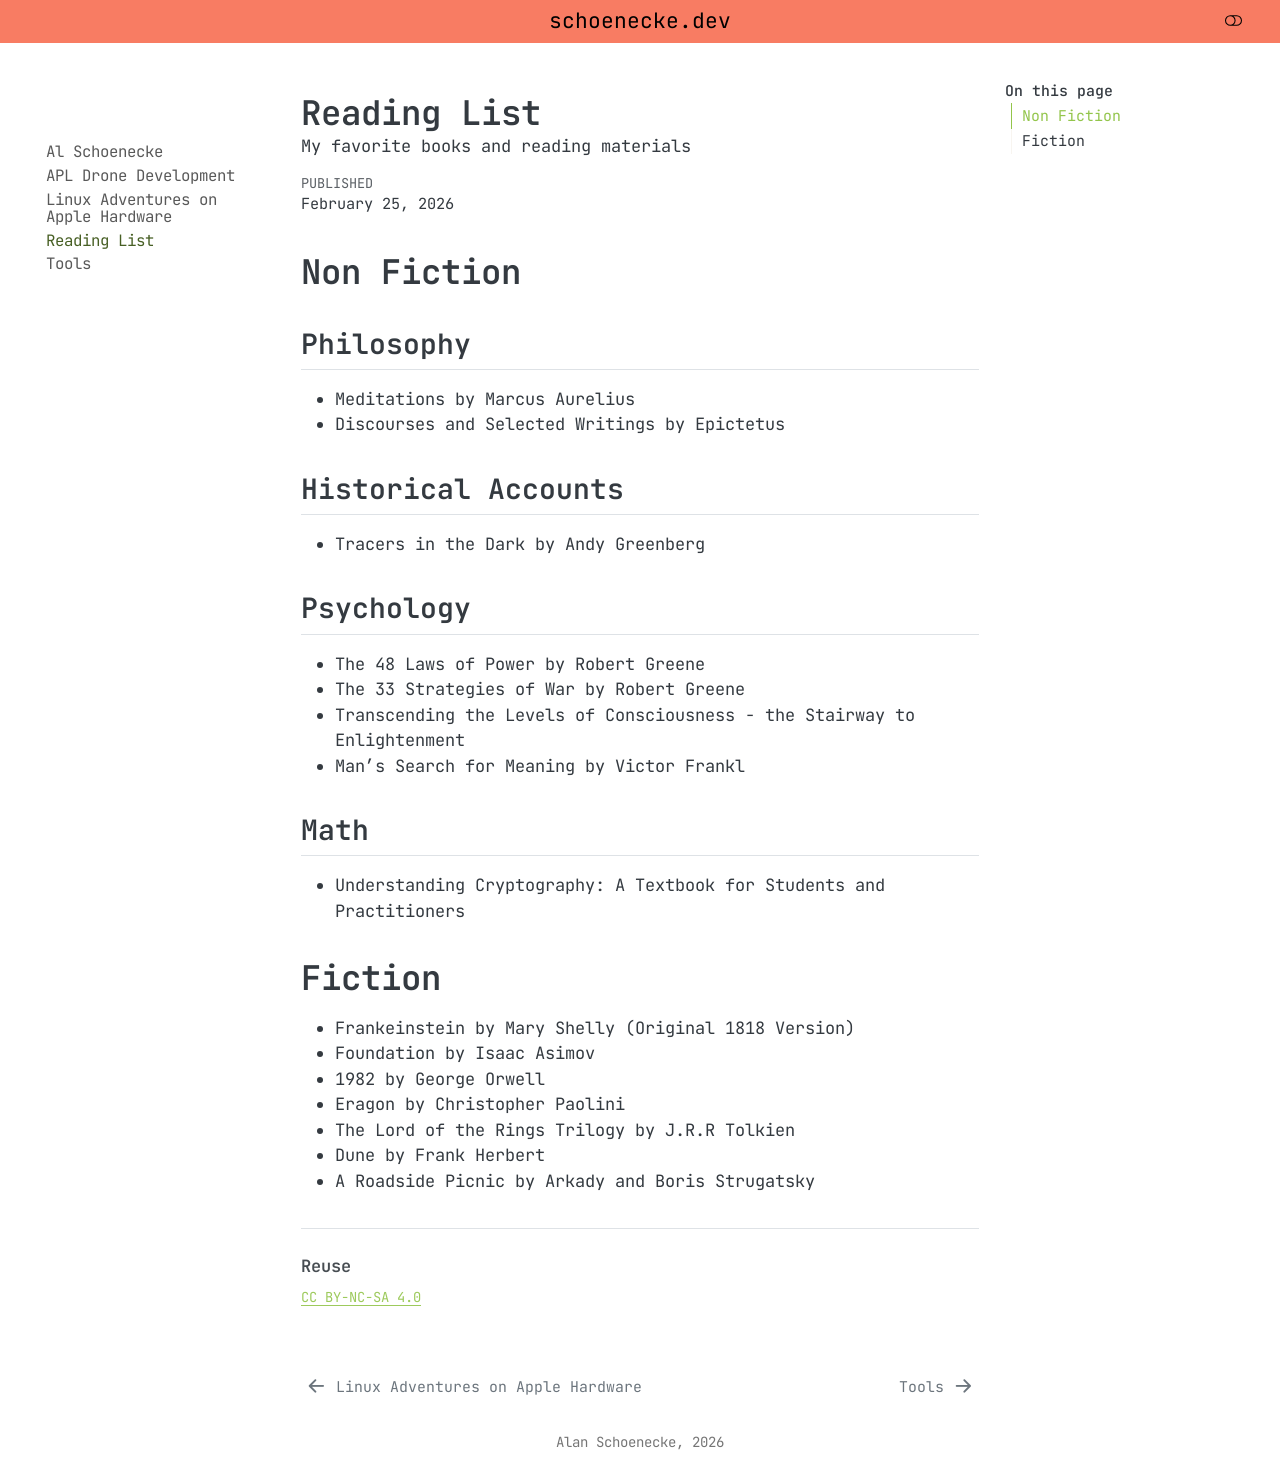
==== commit 9743cf9f: "Built site for gh-pages" ====
--- a/items/booklist.html
+++ b/items/booklist.html
@@ -2,7 +2,7 @@
 <html xmlns="http://www.w3.org/1999/xhtml" lang="en" xml:lang="en"><head>
 
 <meta charset="utf-8">
-<meta name="generator" content="quarto-1.10.18">
+<meta name="generator" content="quarto-1.8.27">
 
 <meta name="viewport" content="width=device-width, initial-scale=1.0, user-scalable=yes">
 
@@ -11,16 +11,10 @@
 
 <title>Reading List – schoenecke.dev</title>
 <style>
-/* Default styles provided by pandoc.
-** See https://pandoc.org/MANUAL.html#variables-for-html for config info.
-*/
+code{white-space: pre-wrap;}
 span.smallcaps{font-variant: small-caps;}
-div.columns{display: flex; gap: 1.5em;}
-div.column{flex: auto;}
-@media screen {
-div.columns{gap: min(4vw, 1.5em);}
-div.column{overflow-x: auto;}
-}
+div.columns{display: flex; gap: min(4vw, 1.5em);}
+div.column{flex: auto; overflow-x: auto;}
 div.hanging-indent{margin-left: 1.5em; text-indent: -1.5em;}
 ul.task-list{list-style: none;}
 ul.task-list li input[type="checkbox"] {
@@ -43,18 +37,19 @@
 <link href="..//images/samurai.svg" rel="icon" type="image/svg+xml">
 <script src="../site_libs/quarto-html/quarto.js" type="module"></script>
 <script src="../site_libs/quarto-html/tabsets/tabsets.js" type="module"></script>
+<script src="../site_libs/quarto-html/axe/axe-check.js" type="module"></script>
 <script src="../site_libs/quarto-html/popper.min.js"></script>
 <script src="../site_libs/quarto-html/tippy.umd.min.js"></script>
 <script src="../site_libs/quarto-html/anchor.min.js"></script>
 <link href="../site_libs/quarto-html/tippy.css" rel="stylesheet">
-<link href="../site_libs/quarto-html/quarto-syntax-highlighting-64a204ab8560d761af7679ceaba22944.css" rel="stylesheet" class="quarto-color-scheme" id="quarto-text-highlighting-styles">
-<link href="../site_libs/quarto-html/quarto-syntax-highlighting-dark-b85bc7c33db8c58e0ec93c3465666fed.css" rel="stylesheet" class="quarto-color-scheme quarto-color-alternate" id="quarto-text-highlighting-styles">
-<link href="../site_libs/quarto-html/quarto-syntax-highlighting-64a204ab8560d761af7679ceaba22944.css" rel="stylesheet" class="quarto-color-scheme-extra" id="quarto-text-highlighting-styles">
+<link href="../site_libs/quarto-html/quarto-syntax-highlighting-ed96de9b727972fe78a7b5d16c58bf87.css" rel="stylesheet" class="quarto-color-scheme" id="quarto-text-highlighting-styles">
+<link href="../site_libs/quarto-html/quarto-syntax-highlighting-dark-4d9afe2b8d18ee9fa5d0d57b5ed4214d.css" rel="stylesheet" class="quarto-color-scheme quarto-color-alternate" id="quarto-text-highlighting-styles">
+<link href="../site_libs/quarto-html/quarto-syntax-highlighting-ed96de9b727972fe78a7b5d16c58bf87.css" rel="stylesheet" class="quarto-color-scheme-extra" id="quarto-text-highlighting-styles">
 <script src="../site_libs/bootstrap/bootstrap.min.js"></script>
 <link href="../site_libs/bootstrap/bootstrap-icons.css" rel="stylesheet">
-<link href="../site_libs/bootstrap/bootstrap-08f3d46bb0c0f5914bd516af0d6b4275.min.css" rel="stylesheet" append-hash="true" class="quarto-color-scheme" id="quarto-bootstrap" data-mode="light">
-<link href="../site_libs/bootstrap/bootstrap-dark-fa96bf60701cb5bac4e2b5577ed6d064.min.css" rel="stylesheet" append-hash="true" class="quarto-color-scheme quarto-color-alternate" id="quarto-bootstrap" data-mode="dark">
-<link href="../site_libs/bootstrap/bootstrap-08f3d46bb0c0f5914bd516af0d6b4275.min.css" rel="stylesheet" append-hash="true" class="quarto-color-scheme-extra" id="quarto-bootstrap" data-mode="light">
+<link href="../site_libs/bootstrap/bootstrap-cd350a63679495fb00812865b89d905b.min.css" rel="stylesheet" append-hash="true" class="quarto-color-scheme" id="quarto-bootstrap" data-mode="light">
+<link href="../site_libs/bootstrap/bootstrap-dark-cf14267739ab011b4e6d8080e82309c0.min.css" rel="stylesheet" append-hash="true" class="quarto-color-scheme quarto-color-alternate" id="quarto-bootstrap" data-mode="dark">
+<link href="../site_libs/bootstrap/bootstrap-cd350a63679495fb00812865b89d905b.min.css" rel="stylesheet" append-hash="true" class="quarto-color-scheme-extra" id="quarto-bootstrap" data-mode="light">
 <script id="quarto-search-options" type="application/json">{
   "location": "navbar",
   "copy-button": false,
--- a/site_libs/quarto-html/quarto-syntax-highlighting-ed96de9b727972fe78a7b5d16c58bf87.css
+++ b/site_libs/quarto-html/quarto-syntax-highlighting-ed96de9b727972fe78a7b5d16c58bf87.css
@@ -0,0 +1,236 @@
+/* quarto syntax highlight colors */
+:root {
+  --quarto-hl-ot-color: #003B4F;
+  --quarto-hl-at-color: #657422;
+  --quarto-hl-ss-color: #20794D;
+  --quarto-hl-an-color: #5E5E5E;
+  --quarto-hl-fu-color: #4758AB;
+  --quarto-hl-st-color: #20794D;
+  --quarto-hl-cf-color: #003B4F;
+  --quarto-hl-op-color: #5E5E5E;
+  --quarto-hl-er-color: #AD0000;
+  --quarto-hl-bn-color: #AD0000;
+  --quarto-hl-al-color: #AD0000;
+  --quarto-hl-va-color: #111111;
+  --quarto-hl-bu-color: inherit;
+  --quarto-hl-ex-color: inherit;
+  --quarto-hl-pp-color: #AD0000;
+  --quarto-hl-in-color: #5E5E5E;
+  --quarto-hl-vs-color: #20794D;
+  --quarto-hl-wa-color: #5E5E5E;
+  --quarto-hl-do-color: #5E5E5E;
+  --quarto-hl-im-color: #00769E;
+  --quarto-hl-ch-color: #20794D;
+  --quarto-hl-dt-color: #AD0000;
+  --quarto-hl-fl-color: #AD0000;
+  --quarto-hl-co-color: #5E5E5E;
+  --quarto-hl-cv-color: #5E5E5E;
+  --quarto-hl-cn-color: #8f5902;
+  --quarto-hl-sc-color: #5E5E5E;
+  --quarto-hl-dv-color: #AD0000;
+  --quarto-hl-kw-color: #003B4F;
+}
+
+/* other quarto variables */
+:root {
+  --quarto-font-monospace: SFMono-Regular, Menlo, Monaco, Consolas, "Liberation Mono", "Courier New", monospace;
+}
+
+/* syntax highlight based on Pandoc's rules */
+pre > code.sourceCode > span {
+  color: #003B4F;
+}
+
+code.sourceCode > span {
+  color: #003B4F;
+}
+
+div.sourceCode,
+div.sourceCode pre.sourceCode {
+  color: #003B4F;
+}
+
+/* Normal */
+code span {
+  color: #003B4F;
+}
+
+/* Alert */
+code span.al {
+  color: #AD0000;
+  font-style: inherit;
+}
+
+/* Annotation */
+code span.an {
+  color: #5E5E5E;
+  font-style: inherit;
+}
+
+/* Attribute */
+code span.at {
+  color: #657422;
+  font-style: inherit;
+}
+
+/* BaseN */
+code span.bn {
+  color: #AD0000;
+  font-style: inherit;
+}
+
+/* BuiltIn */
+code span.bu {
+  font-style: inherit;
+}
+
+/* ControlFlow */
+code span.cf {
+  color: #003B4F;
+  font-weight: bold;
+  font-style: inherit;
+}
+
+/* Char */
+code span.ch {
+  color: #20794D;
+  font-style: inherit;
+}
+
+/* Constant */
+code span.cn {
+  color: #8f5902;
+  font-style: inherit;
+}
+
+/* Comment */
+code span.co {
+  color: #5E5E5E;
+  font-style: inherit;
+}
+
+/* CommentVar */
+code span.cv {
+  color: #5E5E5E;
+  font-style: italic;
+}
+
+/* Documentation */
+code span.do {
+  color: #5E5E5E;
+  font-style: italic;
+}
+
+/* DataType */
+code span.dt {
+  color: #AD0000;
+  font-style: inherit;
+}
+
+/* DecVal */
+code span.dv {
+  color: #AD0000;
+  font-style: inherit;
+}
+
+/* Error */
+code span.er {
+  color: #AD0000;
+  font-style: inherit;
+}
+
+/* Extension */
+code span.ex {
+  font-style: inherit;
+}
+
+/* Float */
+code span.fl {
+  color: #AD0000;
+  font-style: inherit;
+}
+
+/* Function */
+code span.fu {
+  color: #4758AB;
+  font-style: inherit;
+}
+
+/* Import */
+code span.im {
+  color: #00769E;
+  font-style: inherit;
+}
+
+/* Information */
+code span.in {
+  color: #5E5E5E;
+  font-style: inherit;
+}
+
+/* Keyword */
+code span.kw {
+  color: #003B4F;
+  font-weight: bold;
+  font-style: inherit;
+}
+
+/* Operator */
+code span.op {
+  color: #5E5E5E;
+  font-style: inherit;
+}
+
+/* Other */
+code span.ot {
+  color: #003B4F;
+  font-style: inherit;
+}
+
+/* Preprocessor */
+code span.pp {
+  color: #AD0000;
+  font-style: inherit;
+}
+
+/* SpecialChar */
+code span.sc {
+  color: #5E5E5E;
+  font-style: inherit;
+}
+
+/* SpecialString */
+code span.ss {
+  color: #20794D;
+  font-style: inherit;
+}
+
+/* String */
+code span.st {
+  color: #20794D;
+  font-style: inherit;
+}
+
+/* Variable */
+code span.va {
+  color: #111111;
+  font-style: inherit;
+}
+
+/* VerbatimString */
+code span.vs {
+  color: #20794D;
+  font-style: inherit;
+}
+
+/* Warning */
+code span.wa {
+  color: #5E5E5E;
+  font-style: italic;
+}
+
+.prevent-inlining {
+  content: "</";
+}
+
+/*# sourceMappingURL=0920dd6d7437995b8cdf7429764427b1.css.map */
--- a/site_libs/quarto-html/quarto-syntax-highlighting-dark-4d9afe2b8d18ee9fa5d0d57b5ed4214d.css
+++ b/site_libs/quarto-html/quarto-syntax-highlighting-dark-4d9afe2b8d18ee9fa5d0d57b5ed4214d.css
@@ -0,0 +1,219 @@
+/* quarto syntax highlight colors */
+:root {
+  --quarto-hl-al-color: #f07178;
+  --quarto-hl-an-color: #d4d0ab;
+  --quarto-hl-at-color: #00e0e0;
+  --quarto-hl-bn-color: #d4d0ab;
+  --quarto-hl-bu-color: #abe338;
+  --quarto-hl-ch-color: #abe338;
+  --quarto-hl-co-color: #f8f8f2;
+  --quarto-hl-cv-color: #ffd700;
+  --quarto-hl-cn-color: #ffd700;
+  --quarto-hl-cf-color: #ffa07a;
+  --quarto-hl-dt-color: #ffa07a;
+  --quarto-hl-dv-color: #d4d0ab;
+  --quarto-hl-do-color: #f8f8f2;
+  --quarto-hl-er-color: #f07178;
+  --quarto-hl-ex-color: #00e0e0;
+  --quarto-hl-fl-color: #d4d0ab;
+  --quarto-hl-fu-color: #ffa07a;
+  --quarto-hl-im-color: #abe338;
+  --quarto-hl-in-color: #d4d0ab;
+  --quarto-hl-kw-color: #ffa07a;
+  --quarto-hl-op-color: #ffa07a;
+  --quarto-hl-ot-color: #00e0e0;
+  --quarto-hl-pp-color: #dcc6e0;
+  --quarto-hl-re-color: #00e0e0;
+  --quarto-hl-sc-color: #abe338;
+  --quarto-hl-ss-color: #abe338;
+  --quarto-hl-st-color: #abe338;
+  --quarto-hl-va-color: #00e0e0;
+  --quarto-hl-vs-color: #abe338;
+  --quarto-hl-wa-color: #dcc6e0;
+}
+
+/* other quarto variables */
+:root {
+  --quarto-font-monospace: SFMono-Regular, Menlo, Monaco, Consolas, "Liberation Mono", "Courier New", monospace;
+}
+
+/* syntax highlight based on Pandoc's rules */
+pre > code.sourceCode > span {
+  color: #f8f8f2;
+}
+
+code.sourceCode > span {
+  color: #f8f8f2;
+}
+
+div.sourceCode,
+div.sourceCode pre.sourceCode {
+  color: #f8f8f2;
+}
+
+/* Normal */
+code span {
+  color: #f8f8f2;
+}
+
+/* Alert */
+code span.al {
+  color: #f07178;
+}
+
+/* Annotation */
+code span.an {
+  color: #d4d0ab;
+}
+
+/* Attribute */
+code span.at {
+  color: #00e0e0;
+}
+
+/* BaseN */
+code span.bn {
+  color: #d4d0ab;
+}
+
+/* BuiltIn */
+code span.bu {
+  color: #abe338;
+}
+
+/* ControlFlow */
+code span.cf {
+  font-weight: bold;
+  color: #ffa07a;
+}
+
+/* Char */
+code span.ch {
+  color: #abe338;
+}
+
+/* Constant */
+code span.cn {
+  color: #ffd700;
+}
+
+/* Comment */
+code span.co {
+  font-style: italic;
+  color: #f8f8f2;
+}
+
+/* CommentVar */
+code span.cv {
+  color: #ffd700;
+}
+
+/* Documentation */
+code span.do {
+  color: #f8f8f2;
+}
+
+/* DataType */
+code span.dt {
+  color: #ffa07a;
+}
+
+/* DecVal */
+code span.dv {
+  color: #d4d0ab;
+}
+
+/* Error */
+code span.er {
+  color: #f07178;
+  text-decoration: underline;
+}
+
+/* Extension */
+code span.ex {
+  font-weight: bold;
+  color: #00e0e0;
+}
+
+/* Float */
+code span.fl {
+  color: #d4d0ab;
+}
+
+/* Function */
+code span.fu {
+  color: #ffa07a;
+}
+
+/* Import */
+code span.im {
+  color: #abe338;
+}
+
+/* Information */
+code span.in {
+  color: #d4d0ab;
+}
+
+/* Keyword */
+code span.kw {
+  font-weight: bold;
+  color: #ffa07a;
+}
+
+/* Operator */
+code span.op {
+  color: #ffa07a;
+}
+
+/* Other */
+code span.ot {
+  color: #00e0e0;
+}
+
+/* Preprocessor */
+code span.pp {
+  color: #dcc6e0;
+}
+
+/* RegionMarker */
+code span.re {
+  background-color: #f8f8f2;
+  color: #00e0e0;
+}
+
+/* SpecialChar */
+code span.sc {
+  color: #abe338;
+}
+
+/* SpecialString */
+code span.ss {
+  color: #abe338;
+}
+
+/* String */
+code span.st {
+  color: #abe338;
+}
+
+/* Variable */
+code span.va {
+  color: #00e0e0;
+}
+
+/* VerbatimString */
+code span.vs {
+  color: #abe338;
+}
+
+/* Warning */
+code span.wa {
+  color: #dcc6e0;
+}
+
+.prevent-inlining {
+  content: "</";
+}
+
+/*# sourceMappingURL=86edf53ecdff796acf02dbceed379426.css.map */
--- a/site_libs/quarto-html/quarto-syntax-highlighting-ed96de9b727972fe78a7b5d16c58bf87.css
+++ b/site_libs/quarto-html/quarto-syntax-highlighting-ed96de9b727972fe78a7b5d16c58bf87.css
@@ -0,0 +1,236 @@
+/* quarto syntax highlight colors */
+:root {
+  --quarto-hl-ot-color: #003B4F;
+  --quarto-hl-at-color: #657422;
+  --quarto-hl-ss-color: #20794D;
+  --quarto-hl-an-color: #5E5E5E;
+  --quarto-hl-fu-color: #4758AB;
+  --quarto-hl-st-color: #20794D;
+  --quarto-hl-cf-color: #003B4F;
+  --quarto-hl-op-color: #5E5E5E;
+  --quarto-hl-er-color: #AD0000;
+  --quarto-hl-bn-color: #AD0000;
+  --quarto-hl-al-color: #AD0000;
+  --quarto-hl-va-color: #111111;
+  --quarto-hl-bu-color: inherit;
+  --quarto-hl-ex-color: inherit;
+  --quarto-hl-pp-color: #AD0000;
+  --quarto-hl-in-color: #5E5E5E;
+  --quarto-hl-vs-color: #20794D;
+  --quarto-hl-wa-color: #5E5E5E;
+  --quarto-hl-do-color: #5E5E5E;
+  --quarto-hl-im-color: #00769E;
+  --quarto-hl-ch-color: #20794D;
+  --quarto-hl-dt-color: #AD0000;
+  --quarto-hl-fl-color: #AD0000;
+  --quarto-hl-co-color: #5E5E5E;
+  --quarto-hl-cv-color: #5E5E5E;
+  --quarto-hl-cn-color: #8f5902;
+  --quarto-hl-sc-color: #5E5E5E;
+  --quarto-hl-dv-color: #AD0000;
+  --quarto-hl-kw-color: #003B4F;
+}
+
+/* other quarto variables */
+:root {
+  --quarto-font-monospace: SFMono-Regular, Menlo, Monaco, Consolas, "Liberation Mono", "Courier New", monospace;
+}
+
+/* syntax highlight based on Pandoc's rules */
+pre > code.sourceCode > span {
+  color: #003B4F;
+}
+
+code.sourceCode > span {
+  color: #003B4F;
+}
+
+div.sourceCode,
+div.sourceCode pre.sourceCode {
+  color: #003B4F;
+}
+
+/* Normal */
+code span {
+  color: #003B4F;
+}
+
+/* Alert */
+code span.al {
+  color: #AD0000;
+  font-style: inherit;
+}
+
+/* Annotation */
+code span.an {
+  color: #5E5E5E;
+  font-style: inherit;
+}
+
+/* Attribute */
+code span.at {
+  color: #657422;
+  font-style: inherit;
+}
+
+/* BaseN */
+code span.bn {
+  color: #AD0000;
+  font-style: inherit;
+}
+
+/* BuiltIn */
+code span.bu {
+  font-style: inherit;
+}
+
+/* ControlFlow */
+code span.cf {
+  color: #003B4F;
+  font-weight: bold;
+  font-style: inherit;
+}
+
+/* Char */
+code span.ch {
+  color: #20794D;
+  font-style: inherit;
+}
+
+/* Constant */
+code span.cn {
+  color: #8f5902;
+  font-style: inherit;
+}
+
+/* Comment */
+code span.co {
+  color: #5E5E5E;
+  font-style: inherit;
+}
+
+/* CommentVar */
+code span.cv {
+  color: #5E5E5E;
+  font-style: italic;
+}
+
+/* Documentation */
+code span.do {
+  color: #5E5E5E;
+  font-style: italic;
+}
+
+/* DataType */
+code span.dt {
+  color: #AD0000;
+  font-style: inherit;
+}
+
+/* DecVal */
+code span.dv {
+  color: #AD0000;
+  font-style: inherit;
+}
+
+/* Error */
+code span.er {
+  color: #AD0000;
+  font-style: inherit;
+}
+
+/* Extension */
+code span.ex {
+  font-style: inherit;
+}
+
+/* Float */
+code span.fl {
+  color: #AD0000;
+  font-style: inherit;
+}
+
+/* Function */
+code span.fu {
+  color: #4758AB;
+  font-style: inherit;
+}
+
+/* Import */
+code span.im {
+  color: #00769E;
+  font-style: inherit;
+}
+
+/* Information */
+code span.in {
+  color: #5E5E5E;
+  font-style: inherit;
+}
+
+/* Keyword */
+code span.kw {
+  color: #003B4F;
+  font-weight: bold;
+  font-style: inherit;
+}
+
+/* Operator */
+code span.op {
+  color: #5E5E5E;
+  font-style: inherit;
+}
+
+/* Other */
+code span.ot {
+  color: #003B4F;
+  font-style: inherit;
+}
+
+/* Preprocessor */
+code span.pp {
+  color: #AD0000;
+  font-style: inherit;
+}
+
+/* SpecialChar */
+code span.sc {
+  color: #5E5E5E;
+  font-style: inherit;
+}
+
+/* SpecialString */
+code span.ss {
+  color: #20794D;
+  font-style: inherit;
+}
+
+/* String */
+code span.st {
+  color: #20794D;
+  font-style: inherit;
+}
+
+/* Variable */
+code span.va {
+  color: #111111;
+  font-style: inherit;
+}
+
+/* VerbatimString */
+code span.vs {
+  color: #20794D;
+  font-style: inherit;
+}
+
+/* Warning */
+code span.wa {
+  color: #5E5E5E;
+  font-style: italic;
+}
+
+.prevent-inlining {
+  content: "</";
+}
+
+/*# sourceMappingURL=0920dd6d7437995b8cdf7429764427b1.css.map */
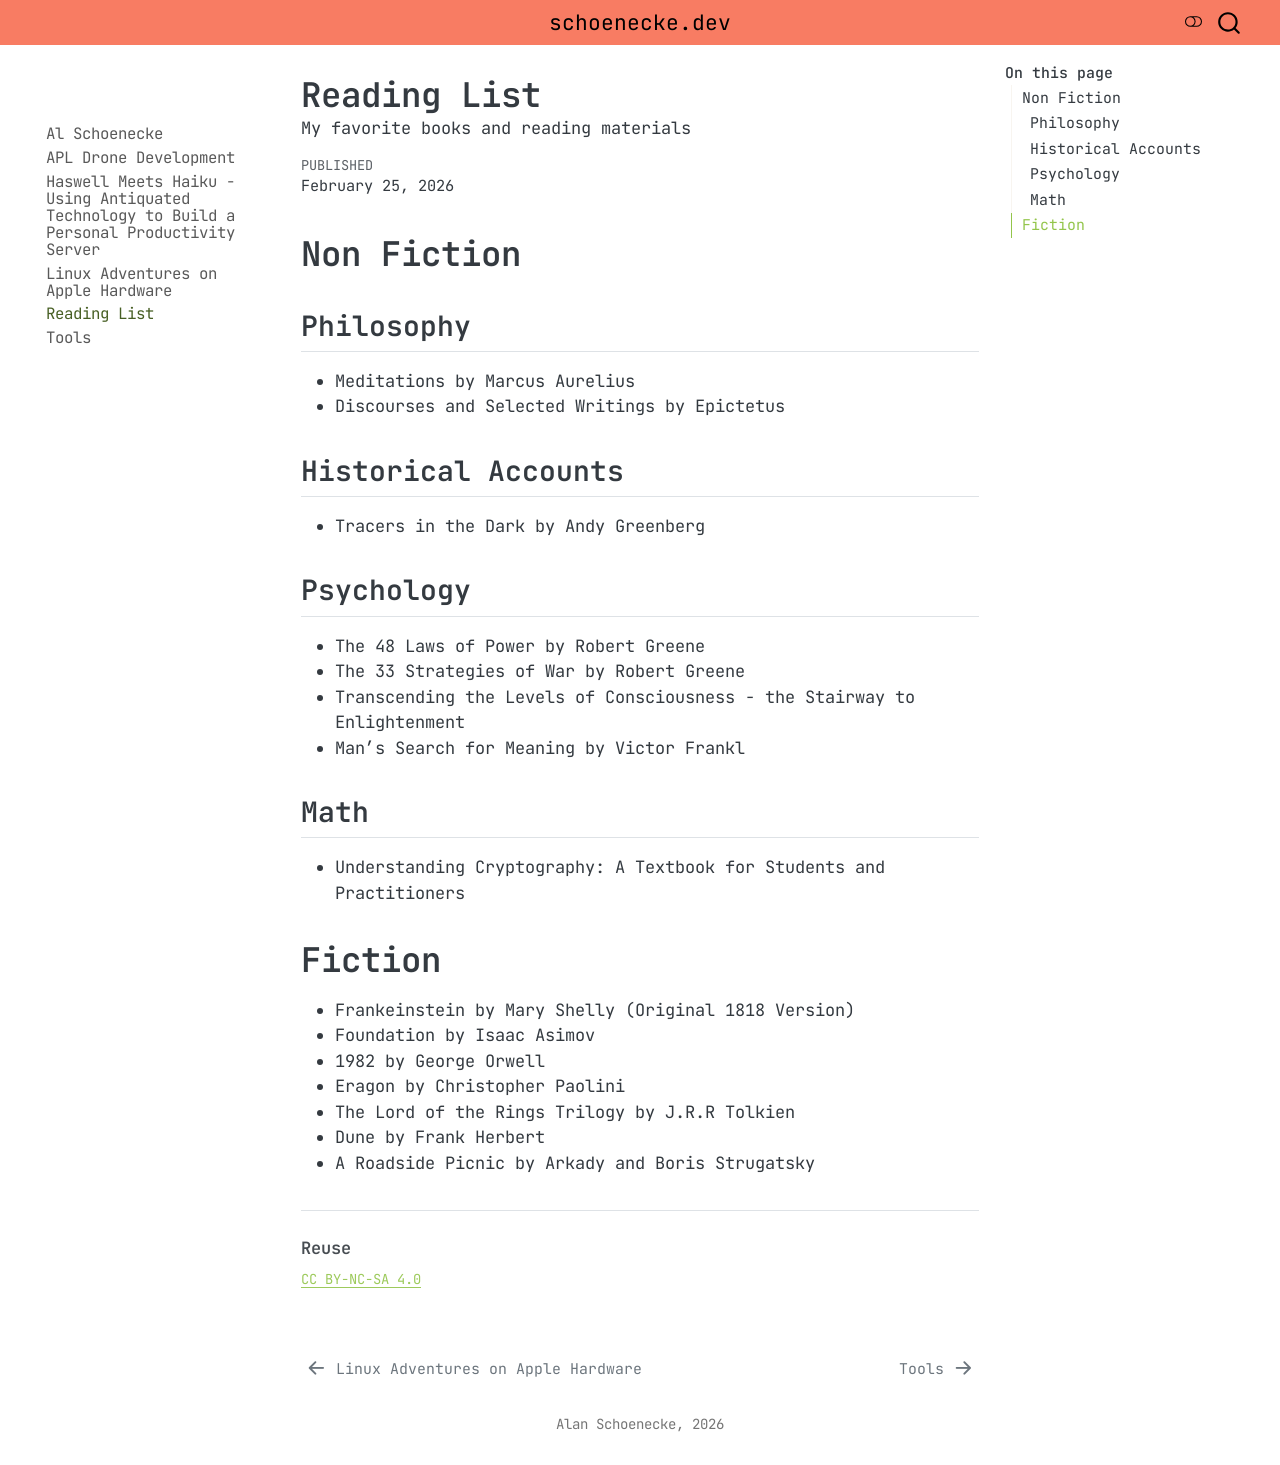
==== commit 334743f4: "Built site for gh-pages" ====
--- a/items/booklist.html
+++ b/items/booklist.html
@@ -2,7 +2,7 @@
 <html xmlns="http://www.w3.org/1999/xhtml" lang="en" xml:lang="en"><head>
 
 <meta charset="utf-8">
-<meta name="generator" content="quarto-1.8.27">
+<meta name="generator" content="quarto-1.10.19">
 
 <meta name="viewport" content="width=device-width, initial-scale=1.0, user-scalable=yes">
 
@@ -11,10 +11,16 @@
 
 <title>Reading List – schoenecke.dev</title>
 <style>
-code{white-space: pre-wrap;}
+/* Default styles provided by pandoc.
+** See https://pandoc.org/MANUAL.html#variables-for-html for config info.
+*/
 span.smallcaps{font-variant: small-caps;}
-div.columns{display: flex; gap: min(4vw, 1.5em);}
-div.column{flex: auto; overflow-x: auto;}
+div.columns{display: flex; gap: 1.5em;}
+div.column{flex: auto;}
+@media screen {
+div.columns{gap: min(4vw, 1.5em);}
+div.column{overflow-x: auto;}
+}
 div.hanging-indent{margin-left: 1.5em; text-indent: -1.5em;}
 ul.task-list{list-style: none;}
 ul.task-list li input[type="checkbox"] {
@@ -37,19 +43,18 @@
 <link href="..//images/samurai.svg" rel="icon" type="image/svg+xml">
 <script src="../site_libs/quarto-html/quarto.js" type="module"></script>
 <script src="../site_libs/quarto-html/tabsets/tabsets.js" type="module"></script>
-<script src="../site_libs/quarto-html/axe/axe-check.js" type="module"></script>
 <script src="../site_libs/quarto-html/popper.min.js"></script>
 <script src="../site_libs/quarto-html/tippy.umd.min.js"></script>
 <script src="../site_libs/quarto-html/anchor.min.js"></script>
 <link href="../site_libs/quarto-html/tippy.css" rel="stylesheet">
-<link href="../site_libs/quarto-html/quarto-syntax-highlighting-ed96de9b727972fe78a7b5d16c58bf87.css" rel="stylesheet" class="quarto-color-scheme" id="quarto-text-highlighting-styles">
-<link href="../site_libs/quarto-html/quarto-syntax-highlighting-dark-4d9afe2b8d18ee9fa5d0d57b5ed4214d.css" rel="stylesheet" class="quarto-color-scheme quarto-color-alternate" id="quarto-text-highlighting-styles">
-<link href="../site_libs/quarto-html/quarto-syntax-highlighting-ed96de9b727972fe78a7b5d16c58bf87.css" rel="stylesheet" class="quarto-color-scheme-extra" id="quarto-text-highlighting-styles">
+<link href="../site_libs/quarto-html/quarto-syntax-highlighting-bf27225e3a48a9273f3daa8f8e829971.css" rel="stylesheet" class="quarto-color-scheme" id="quarto-text-highlighting-styles">
+<link href="../site_libs/quarto-html/quarto-syntax-highlighting-dark-b626d73c4c936ccc3cb08be7d45d1df6.css" rel="stylesheet" class="quarto-color-scheme quarto-color-alternate" id="quarto-text-highlighting-styles">
+<link href="../site_libs/quarto-html/quarto-syntax-highlighting-bf27225e3a48a9273f3daa8f8e829971.css" rel="stylesheet" class="quarto-color-scheme-extra" id="quarto-text-highlighting-styles">
 <script src="../site_libs/bootstrap/bootstrap.min.js"></script>
 <link href="../site_libs/bootstrap/bootstrap-icons.css" rel="stylesheet">
-<link href="../site_libs/bootstrap/bootstrap-cd350a63679495fb00812865b89d905b.min.css" rel="stylesheet" append-hash="true" class="quarto-color-scheme" id="quarto-bootstrap" data-mode="light">
-<link href="../site_libs/bootstrap/bootstrap-dark-cf14267739ab011b4e6d8080e82309c0.min.css" rel="stylesheet" append-hash="true" class="quarto-color-scheme quarto-color-alternate" id="quarto-bootstrap" data-mode="dark">
-<link href="../site_libs/bootstrap/bootstrap-cd350a63679495fb00812865b89d905b.min.css" rel="stylesheet" append-hash="true" class="quarto-color-scheme-extra" id="quarto-bootstrap" data-mode="light">
+<link href="../site_libs/bootstrap/bootstrap-e090cbe18409b092b63f8e41d66e37e3.min.css" rel="stylesheet" append-hash="true" class="quarto-color-scheme" id="quarto-bootstrap" data-mode="light">
+<link href="../site_libs/bootstrap/bootstrap-dark-047da4de16ae189a3dbbac3321e12569.min.css" rel="stylesheet" append-hash="true" class="quarto-color-scheme quarto-color-alternate" id="quarto-bootstrap" data-mode="dark">
+<link href="../site_libs/bootstrap/bootstrap-e090cbe18409b092b63f8e41d66e37e3.min.css" rel="stylesheet" append-hash="true" class="quarto-color-scheme-extra" id="quarto-bootstrap" data-mode="light">
 <script id="quarto-search-options" type="application/json">{
   "location": "navbar",
   "copy-button": false,
@@ -312,6 +317,12 @@
   <div class="sidebar-item-container"> 
   <a href="../items/jhu.html" class="sidebar-item-text sidebar-link">
  <span class="menu-text">APL Drone Development</span></a>
+  </div>
+</li>
+        <li class="sidebar-item">
+  <div class="sidebar-item-container"> 
+  <a href="../items/haswell-meets-haiku.html" class="sidebar-item-text sidebar-link">
+ <span class="menu-text">Haswell Meets Haiku - Using Antiquated Technology to Build a Personal Productivity Server</span></a>
   </div>
 </li>
         <li class="sidebar-item">
--- a/site_libs/quarto-html/quarto-syntax-highlighting-bf27225e3a48a9273f3daa8f8e829971.css
+++ b/site_libs/quarto-html/quarto-syntax-highlighting-bf27225e3a48a9273f3daa8f8e829971.css
@@ -0,0 +1,236 @@
+/* quarto syntax highlight colors */
+:root {
+  --quarto-hl-ot-color: #003B4F;
+  --quarto-hl-at-color: #657422;
+  --quarto-hl-ss-color: #20794D;
+  --quarto-hl-an-color: #5E5E5E;
+  --quarto-hl-fu-color: #4758AB;
+  --quarto-hl-st-color: #20794D;
+  --quarto-hl-cf-color: #003B4F;
+  --quarto-hl-op-color: #5E5E5E;
+  --quarto-hl-er-color: #AD0000;
+  --quarto-hl-bn-color: #AD0000;
+  --quarto-hl-al-color: #AD0000;
+  --quarto-hl-va-color: #111111;
+  --quarto-hl-bu-color: inherit;
+  --quarto-hl-ex-color: inherit;
+  --quarto-hl-pp-color: #AD0000;
+  --quarto-hl-in-color: #5E5E5E;
+  --quarto-hl-vs-color: #20794D;
+  --quarto-hl-wa-color: #5E5E5E;
+  --quarto-hl-do-color: #5E5E5E;
+  --quarto-hl-im-color: #00769E;
+  --quarto-hl-ch-color: #20794D;
+  --quarto-hl-dt-color: #AD0000;
+  --quarto-hl-fl-color: #AD0000;
+  --quarto-hl-co-color: #5E5E5E;
+  --quarto-hl-cv-color: #5E5E5E;
+  --quarto-hl-cn-color: #8f5902;
+  --quarto-hl-sc-color: #5E5E5E;
+  --quarto-hl-dv-color: #AD0000;
+  --quarto-hl-kw-color: #003B4F;
+}
+
+/* other quarto variables */
+:root {
+  --quarto-font-monospace: SFMono-Regular, Menlo, Monaco, Consolas, "Liberation Mono", "Courier New", monospace;
+}
+
+/* syntax highlight based on Pandoc's rules */
+pre > code.sourceCode > span {
+  color: #003B4F;
+}
+
+code.sourceCode > span {
+  color: #003B4F;
+}
+
+div.sourceCode,
+div.sourceCode pre.sourceCode {
+  color: #003B4F;
+}
+
+/* Normal */
+code span {
+  color: #003B4F;
+}
+
+/* Alert */
+code span.al {
+  color: #AD0000;
+  font-style: inherit;
+}
+
+/* Annotation */
+code span.an {
+  color: #5E5E5E;
+  font-style: inherit;
+}
+
+/* Attribute */
+code span.at {
+  color: #657422;
+  font-style: inherit;
+}
+
+/* BaseN */
+code span.bn {
+  color: #AD0000;
+  font-style: inherit;
+}
+
+/* BuiltIn */
+code span.bu {
+  font-style: inherit;
+}
+
+/* ControlFlow */
+code span.cf {
+  color: #003B4F;
+  font-weight: bold;
+  font-style: inherit;
+}
+
+/* Char */
+code span.ch {
+  color: #20794D;
+  font-style: inherit;
+}
+
+/* Constant */
+code span.cn {
+  color: #8f5902;
+  font-style: inherit;
+}
+
+/* Comment */
+code span.co {
+  color: #5E5E5E;
+  font-style: inherit;
+}
+
+/* CommentVar */
+code span.cv {
+  color: #5E5E5E;
+  font-style: italic;
+}
+
+/* Documentation */
+code span.do {
+  color: #5E5E5E;
+  font-style: italic;
+}
+
+/* DataType */
+code span.dt {
+  color: #AD0000;
+  font-style: inherit;
+}
+
+/* DecVal */
+code span.dv {
+  color: #AD0000;
+  font-style: inherit;
+}
+
+/* Error */
+code span.er {
+  color: #AD0000;
+  font-style: inherit;
+}
+
+/* Extension */
+code span.ex {
+  font-style: inherit;
+}
+
+/* Float */
+code span.fl {
+  color: #AD0000;
+  font-style: inherit;
+}
+
+/* Function */
+code span.fu {
+  color: #4758AB;
+  font-style: inherit;
+}
+
+/* Import */
+code span.im {
+  color: #00769E;
+  font-style: inherit;
+}
+
+/* Information */
+code span.in {
+  color: #5E5E5E;
+  font-style: inherit;
+}
+
+/* Keyword */
+code span.kw {
+  color: #003B4F;
+  font-weight: bold;
+  font-style: inherit;
+}
+
+/* Operator */
+code span.op {
+  color: #5E5E5E;
+  font-style: inherit;
+}
+
+/* Other */
+code span.ot {
+  color: #003B4F;
+  font-style: inherit;
+}
+
+/* Preprocessor */
+code span.pp {
+  color: #AD0000;
+  font-style: inherit;
+}
+
+/* SpecialChar */
+code span.sc {
+  color: #5E5E5E;
+  font-style: inherit;
+}
+
+/* SpecialString */
+code span.ss {
+  color: #20794D;
+  font-style: inherit;
+}
+
+/* String */
+code span.st {
+  color: #20794D;
+  font-style: inherit;
+}
+
+/* Variable */
+code span.va {
+  color: #111111;
+  font-style: inherit;
+}
+
+/* VerbatimString */
+code span.vs {
+  color: #20794D;
+  font-style: inherit;
+}
+
+/* Warning */
+code span.wa {
+  color: #5E5E5E;
+  font-style: italic;
+}
+
+.prevent-inlining {
+  content: "</";
+}
+
+/*# sourceMappingURL=8be38f48d34c45af72792cbd699585e7.css.map */
--- a/site_libs/quarto-html/quarto-syntax-highlighting-dark-b626d73c4c936ccc3cb08be7d45d1df6.css
+++ b/site_libs/quarto-html/quarto-syntax-highlighting-dark-b626d73c4c936ccc3cb08be7d45d1df6.css
@@ -0,0 +1,219 @@
+/* quarto syntax highlight colors */
+:root {
+  --quarto-hl-al-color: #f07178;
+  --quarto-hl-an-color: #d4d0ab;
+  --quarto-hl-at-color: #00e0e0;
+  --quarto-hl-bn-color: #d4d0ab;
+  --quarto-hl-bu-color: #abe338;
+  --quarto-hl-ch-color: #abe338;
+  --quarto-hl-co-color: #f8f8f2;
+  --quarto-hl-cv-color: #ffd700;
+  --quarto-hl-cn-color: #ffd700;
+  --quarto-hl-cf-color: #ffa07a;
+  --quarto-hl-dt-color: #ffa07a;
+  --quarto-hl-dv-color: #d4d0ab;
+  --quarto-hl-do-color: #f8f8f2;
+  --quarto-hl-er-color: #f07178;
+  --quarto-hl-ex-color: #00e0e0;
+  --quarto-hl-fl-color: #d4d0ab;
+  --quarto-hl-fu-color: #ffa07a;
+  --quarto-hl-im-color: #abe338;
+  --quarto-hl-in-color: #d4d0ab;
+  --quarto-hl-kw-color: #ffa07a;
+  --quarto-hl-op-color: #ffa07a;
+  --quarto-hl-ot-color: #00e0e0;
+  --quarto-hl-pp-color: #dcc6e0;
+  --quarto-hl-re-color: #00e0e0;
+  --quarto-hl-sc-color: #abe338;
+  --quarto-hl-ss-color: #abe338;
+  --quarto-hl-st-color: #abe338;
+  --quarto-hl-va-color: #00e0e0;
+  --quarto-hl-vs-color: #abe338;
+  --quarto-hl-wa-color: #dcc6e0;
+}
+
+/* other quarto variables */
+:root {
+  --quarto-font-monospace: SFMono-Regular, Menlo, Monaco, Consolas, "Liberation Mono", "Courier New", monospace;
+}
+
+/* syntax highlight based on Pandoc's rules */
+pre > code.sourceCode > span {
+  color: #f8f8f2;
+}
+
+code.sourceCode > span {
+  color: #f8f8f2;
+}
+
+div.sourceCode,
+div.sourceCode pre.sourceCode {
+  color: #f8f8f2;
+}
+
+/* Normal */
+code span {
+  color: #f8f8f2;
+}
+
+/* Alert */
+code span.al {
+  color: #f07178;
+}
+
+/* Annotation */
+code span.an {
+  color: #d4d0ab;
+}
+
+/* Attribute */
+code span.at {
+  color: #00e0e0;
+}
+
+/* BaseN */
+code span.bn {
+  color: #d4d0ab;
+}
+
+/* BuiltIn */
+code span.bu {
+  color: #abe338;
+}
+
+/* ControlFlow */
+code span.cf {
+  font-weight: bold;
+  color: #ffa07a;
+}
+
+/* Char */
+code span.ch {
+  color: #abe338;
+}
+
+/* Constant */
+code span.cn {
+  color: #ffd700;
+}
+
+/* Comment */
+code span.co {
+  font-style: italic;
+  color: #f8f8f2;
+}
+
+/* CommentVar */
+code span.cv {
+  color: #ffd700;
+}
+
+/* Documentation */
+code span.do {
+  color: #f8f8f2;
+}
+
+/* DataType */
+code span.dt {
+  color: #ffa07a;
+}
+
+/* DecVal */
+code span.dv {
+  color: #d4d0ab;
+}
+
+/* Error */
+code span.er {
+  color: #f07178;
+  text-decoration: underline;
+}
+
+/* Extension */
+code span.ex {
+  font-weight: bold;
+  color: #00e0e0;
+}
+
+/* Float */
+code span.fl {
+  color: #d4d0ab;
+}
+
+/* Function */
+code span.fu {
+  color: #ffa07a;
+}
+
+/* Import */
+code span.im {
+  color: #abe338;
+}
+
+/* Information */
+code span.in {
+  color: #d4d0ab;
+}
+
+/* Keyword */
+code span.kw {
+  font-weight: bold;
+  color: #ffa07a;
+}
+
+/* Operator */
+code span.op {
+  color: #ffa07a;
+}
+
+/* Other */
+code span.ot {
+  color: #00e0e0;
+}
+
+/* Preprocessor */
+code span.pp {
+  color: #dcc6e0;
+}
+
+/* RegionMarker */
+code span.re {
+  background-color: #f8f8f2;
+  color: #00e0e0;
+}
+
+/* SpecialChar */
+code span.sc {
+  color: #abe338;
+}
+
+/* SpecialString */
+code span.ss {
+  color: #abe338;
+}
+
+/* String */
+code span.st {
+  color: #abe338;
+}
+
+/* Variable */
+code span.va {
+  color: #00e0e0;
+}
+
+/* VerbatimString */
+code span.vs {
+  color: #abe338;
+}
+
+/* Warning */
+code span.wa {
+  color: #dcc6e0;
+}
+
+.prevent-inlining {
+  content: "</";
+}
+
+/*# sourceMappingURL=a269c63e8167c3ae395728e86feb0848.css.map */
--- a/site_libs/quarto-html/quarto-syntax-highlighting-bf27225e3a48a9273f3daa8f8e829971.css
+++ b/site_libs/quarto-html/quarto-syntax-highlighting-bf27225e3a48a9273f3daa8f8e829971.css
@@ -0,0 +1,236 @@
+/* quarto syntax highlight colors */
+:root {
+  --quarto-hl-ot-color: #003B4F;
+  --quarto-hl-at-color: #657422;
+  --quarto-hl-ss-color: #20794D;
+  --quarto-hl-an-color: #5E5E5E;
+  --quarto-hl-fu-color: #4758AB;
+  --quarto-hl-st-color: #20794D;
+  --quarto-hl-cf-color: #003B4F;
+  --quarto-hl-op-color: #5E5E5E;
+  --quarto-hl-er-color: #AD0000;
+  --quarto-hl-bn-color: #AD0000;
+  --quarto-hl-al-color: #AD0000;
+  --quarto-hl-va-color: #111111;
+  --quarto-hl-bu-color: inherit;
+  --quarto-hl-ex-color: inherit;
+  --quarto-hl-pp-color: #AD0000;
+  --quarto-hl-in-color: #5E5E5E;
+  --quarto-hl-vs-color: #20794D;
+  --quarto-hl-wa-color: #5E5E5E;
+  --quarto-hl-do-color: #5E5E5E;
+  --quarto-hl-im-color: #00769E;
+  --quarto-hl-ch-color: #20794D;
+  --quarto-hl-dt-color: #AD0000;
+  --quarto-hl-fl-color: #AD0000;
+  --quarto-hl-co-color: #5E5E5E;
+  --quarto-hl-cv-color: #5E5E5E;
+  --quarto-hl-cn-color: #8f5902;
+  --quarto-hl-sc-color: #5E5E5E;
+  --quarto-hl-dv-color: #AD0000;
+  --quarto-hl-kw-color: #003B4F;
+}
+
+/* other quarto variables */
+:root {
+  --quarto-font-monospace: SFMono-Regular, Menlo, Monaco, Consolas, "Liberation Mono", "Courier New", monospace;
+}
+
+/* syntax highlight based on Pandoc's rules */
+pre > code.sourceCode > span {
+  color: #003B4F;
+}
+
+code.sourceCode > span {
+  color: #003B4F;
+}
+
+div.sourceCode,
+div.sourceCode pre.sourceCode {
+  color: #003B4F;
+}
+
+/* Normal */
+code span {
+  color: #003B4F;
+}
+
+/* Alert */
+code span.al {
+  color: #AD0000;
+  font-style: inherit;
+}
+
+/* Annotation */
+code span.an {
+  color: #5E5E5E;
+  font-style: inherit;
+}
+
+/* Attribute */
+code span.at {
+  color: #657422;
+  font-style: inherit;
+}
+
+/* BaseN */
+code span.bn {
+  color: #AD0000;
+  font-style: inherit;
+}
+
+/* BuiltIn */
+code span.bu {
+  font-style: inherit;
+}
+
+/* ControlFlow */
+code span.cf {
+  color: #003B4F;
+  font-weight: bold;
+  font-style: inherit;
+}
+
+/* Char */
+code span.ch {
+  color: #20794D;
+  font-style: inherit;
+}
+
+/* Constant */
+code span.cn {
+  color: #8f5902;
+  font-style: inherit;
+}
+
+/* Comment */
+code span.co {
+  color: #5E5E5E;
+  font-style: inherit;
+}
+
+/* CommentVar */
+code span.cv {
+  color: #5E5E5E;
+  font-style: italic;
+}
+
+/* Documentation */
+code span.do {
+  color: #5E5E5E;
+  font-style: italic;
+}
+
+/* DataType */
+code span.dt {
+  color: #AD0000;
+  font-style: inherit;
+}
+
+/* DecVal */
+code span.dv {
+  color: #AD0000;
+  font-style: inherit;
+}
+
+/* Error */
+code span.er {
+  color: #AD0000;
+  font-style: inherit;
+}
+
+/* Extension */
+code span.ex {
+  font-style: inherit;
+}
+
+/* Float */
+code span.fl {
+  color: #AD0000;
+  font-style: inherit;
+}
+
+/* Function */
+code span.fu {
+  color: #4758AB;
+  font-style: inherit;
+}
+
+/* Import */
+code span.im {
+  color: #00769E;
+  font-style: inherit;
+}
+
+/* Information */
+code span.in {
+  color: #5E5E5E;
+  font-style: inherit;
+}
+
+/* Keyword */
+code span.kw {
+  color: #003B4F;
+  font-weight: bold;
+  font-style: inherit;
+}
+
+/* Operator */
+code span.op {
+  color: #5E5E5E;
+  font-style: inherit;
+}
+
+/* Other */
+code span.ot {
+  color: #003B4F;
+  font-style: inherit;
+}
+
+/* Preprocessor */
+code span.pp {
+  color: #AD0000;
+  font-style: inherit;
+}
+
+/* SpecialChar */
+code span.sc {
+  color: #5E5E5E;
+  font-style: inherit;
+}
+
+/* SpecialString */
+code span.ss {
+  color: #20794D;
+  font-style: inherit;
+}
+
+/* String */
+code span.st {
+  color: #20794D;
+  font-style: inherit;
+}
+
+/* Variable */
+code span.va {
+  color: #111111;
+  font-style: inherit;
+}
+
+/* VerbatimString */
+code span.vs {
+  color: #20794D;
+  font-style: inherit;
+}
+
+/* Warning */
+code span.wa {
+  color: #5E5E5E;
+  font-style: italic;
+}
+
+.prevent-inlining {
+  content: "</";
+}
+
+/*# sourceMappingURL=8be38f48d34c45af72792cbd699585e7.css.map */
--- a/styles.css
+++ b/styles.css
@@ -53,3 +53,168 @@
   border-radius: 8px;
   box-shadow: 0 4px 18px rgba(0, 0, 0, 0.2);
 }
+
+/* Site accent. Light mode uses a darker shade for text so it stays readable
+   on the light background; fills and borders always use the navbar orange. */
+:root {
+  --site-accent: #f87C63;
+  --site-accent-text: #b5442c;
+  --site-accent-tint: rgba(248, 124, 99, 0.12);
+  --site-accent-fill: #fde4de;
+}
+
+body.quarto-dark {
+  --site-accent-text: #f87C63;
+  --site-accent-tint: rgba(248, 124, 99, 0.16);
+}
+
+/* Panel tabsets: orange instead of Bootstrap's white active tab, which is
+   unreadable on the dark theme. */
+.panel-tabset .nav-tabs {
+  border-bottom-color: var(--site-accent);
+}
+
+.panel-tabset .nav-tabs .nav-link {
+  color: var(--site-accent-text);
+  border-color: transparent;
+}
+
+.panel-tabset .nav-tabs .nav-link:hover,
+.panel-tabset .nav-tabs .nav-link:focus {
+  color: var(--site-accent-text);
+  border-color: var(--site-accent) var(--site-accent) transparent;
+  background-color: var(--site-accent-tint);
+}
+
+.panel-tabset .nav-tabs .nav-link.active {
+  color: black;
+  background-color: var(--site-accent);
+  border-color: var(--site-accent);
+}
+
+.panel-tabset .tab-content {
+  border-color: var(--site-accent);
+}
+
+/* Mermaid diagrams in dark mode: the neutral theme draws labels and lines in
+   near-black, which vanishes on the dark background. */
+body.quarto-dark svg .messageText,
+body.quarto-dark svg .loopText,
+body.quarto-dark svg .labelText {
+  fill: #e8e8e8 !important;
+  stroke: none !important;
+}
+
+body.quarto-dark svg .messageLine0,
+body.quarto-dark svg .messageLine1,
+body.quarto-dark svg .actor-line,
+body.quarto-dark svg .flowchart-link {
+  stroke: #b0b0b0 !important;
+}
+
+body.quarto-dark svg marker path {
+  fill: #b0b0b0 !important;
+  stroke: #b0b0b0 !important;
+}
+
+/* ---- Accent theme for pages with `body-classes: accent-theme` ---- */
+
+/* Links and inline code */
+.accent-theme main a:not(.nav-link):not(.anchorjs-link),
+.accent-theme main a:not(.nav-link):not(.anchorjs-link):visited {
+  color: var(--site-accent-text);
+}
+
+.accent-theme main a:not(.nav-link):not(.anchorjs-link):hover {
+  color: var(--site-accent);
+}
+
+.accent-theme main :not(pre) > code {
+  color: var(--site-accent-text);
+  background-color: var(--site-accent-tint);
+}
+
+/* Headings and section numbers */
+.accent-theme main h1,
+.accent-theme main h2 {
+  border-bottom-color: var(--site-accent);
+}
+
+.accent-theme main .header-section-number {
+  color: var(--site-accent-text);
+}
+
+/* Table of contents */
+.accent-theme #TOC .nav-link.active,
+.accent-theme #TOC .nav-link:hover {
+  color: var(--site-accent-text) !important;
+  border-left-color: var(--site-accent) !important;
+}
+
+/* Callouts: every type gets the orange accent */
+.accent-theme .callout {
+  border-left-color: var(--site-accent) !important;
+}
+
+.accent-theme .callout .callout-header {
+  background-color: var(--site-accent-tint) !important;
+}
+
+.accent-theme .callout .callout-title-container,
+.accent-theme .callout .callout-btn-toggle {
+  color: var(--site-accent-text);
+}
+
+/* Tables */
+.accent-theme main table thead th {
+  border-bottom: 2px solid var(--site-accent) !important;
+  color: var(--site-accent-text);
+}
+
+.accent-theme main table tbody tr:hover {
+  background-color: var(--site-accent-tint);
+}
+
+/* Code blocks: filename bar and left edge */
+.accent-theme .code-with-filename-file {
+  background-color: var(--site-accent-tint) !important;
+  border-left: 3px solid var(--site-accent);
+}
+
+.accent-theme .code-with-filename-file pre strong {
+  color: var(--site-accent-text);
+}
+
+.accent-theme div.sourceCode {
+  border-left: 3px solid var(--site-accent);
+}
+
+/* Mermaid diagrams: light-orange boxes with orange borders and dark text,
+   readable in both light and dark mode */
+.accent-theme svg .node rect,
+.accent-theme svg .node polygon,
+.accent-theme svg .node circle,
+.accent-theme svg .node path,
+.accent-theme svg rect.actor {
+  fill: var(--site-accent-fill) !important;
+  stroke: var(--site-accent) !important;
+}
+
+.accent-theme svg .node .label,
+.accent-theme svg .node .nodeLabel,
+.accent-theme svg text.actor,
+.accent-theme svg text.actor > tspan {
+  color: #222 !important;
+  fill: #222 !important;
+}
+
+.accent-theme svg .cluster rect {
+  fill: var(--site-accent-tint) !important;
+  stroke: var(--site-accent) !important;
+}
+
+.accent-theme svg .cluster-label .nodeLabel,
+.accent-theme svg .cluster .label {
+  color: var(--site-accent-text) !important;
+  fill: var(--site-accent-text) !important;
+}
